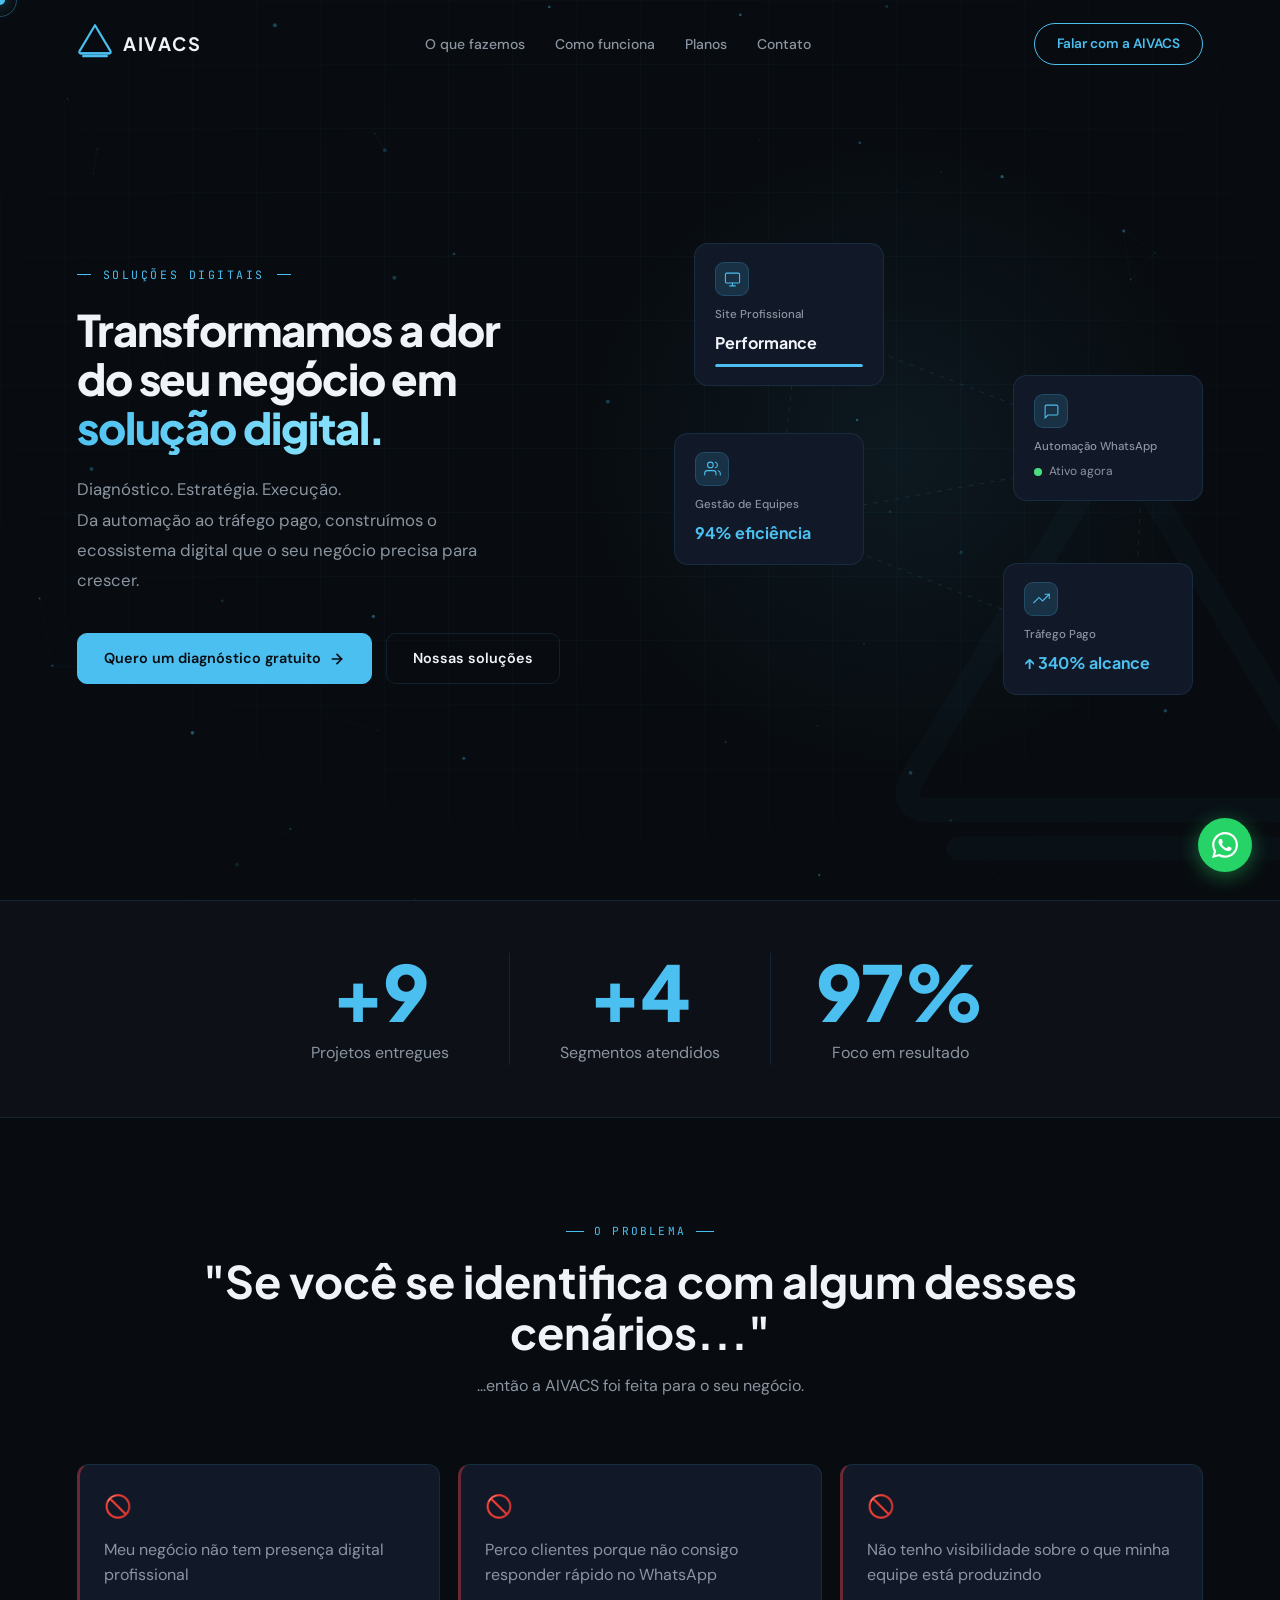
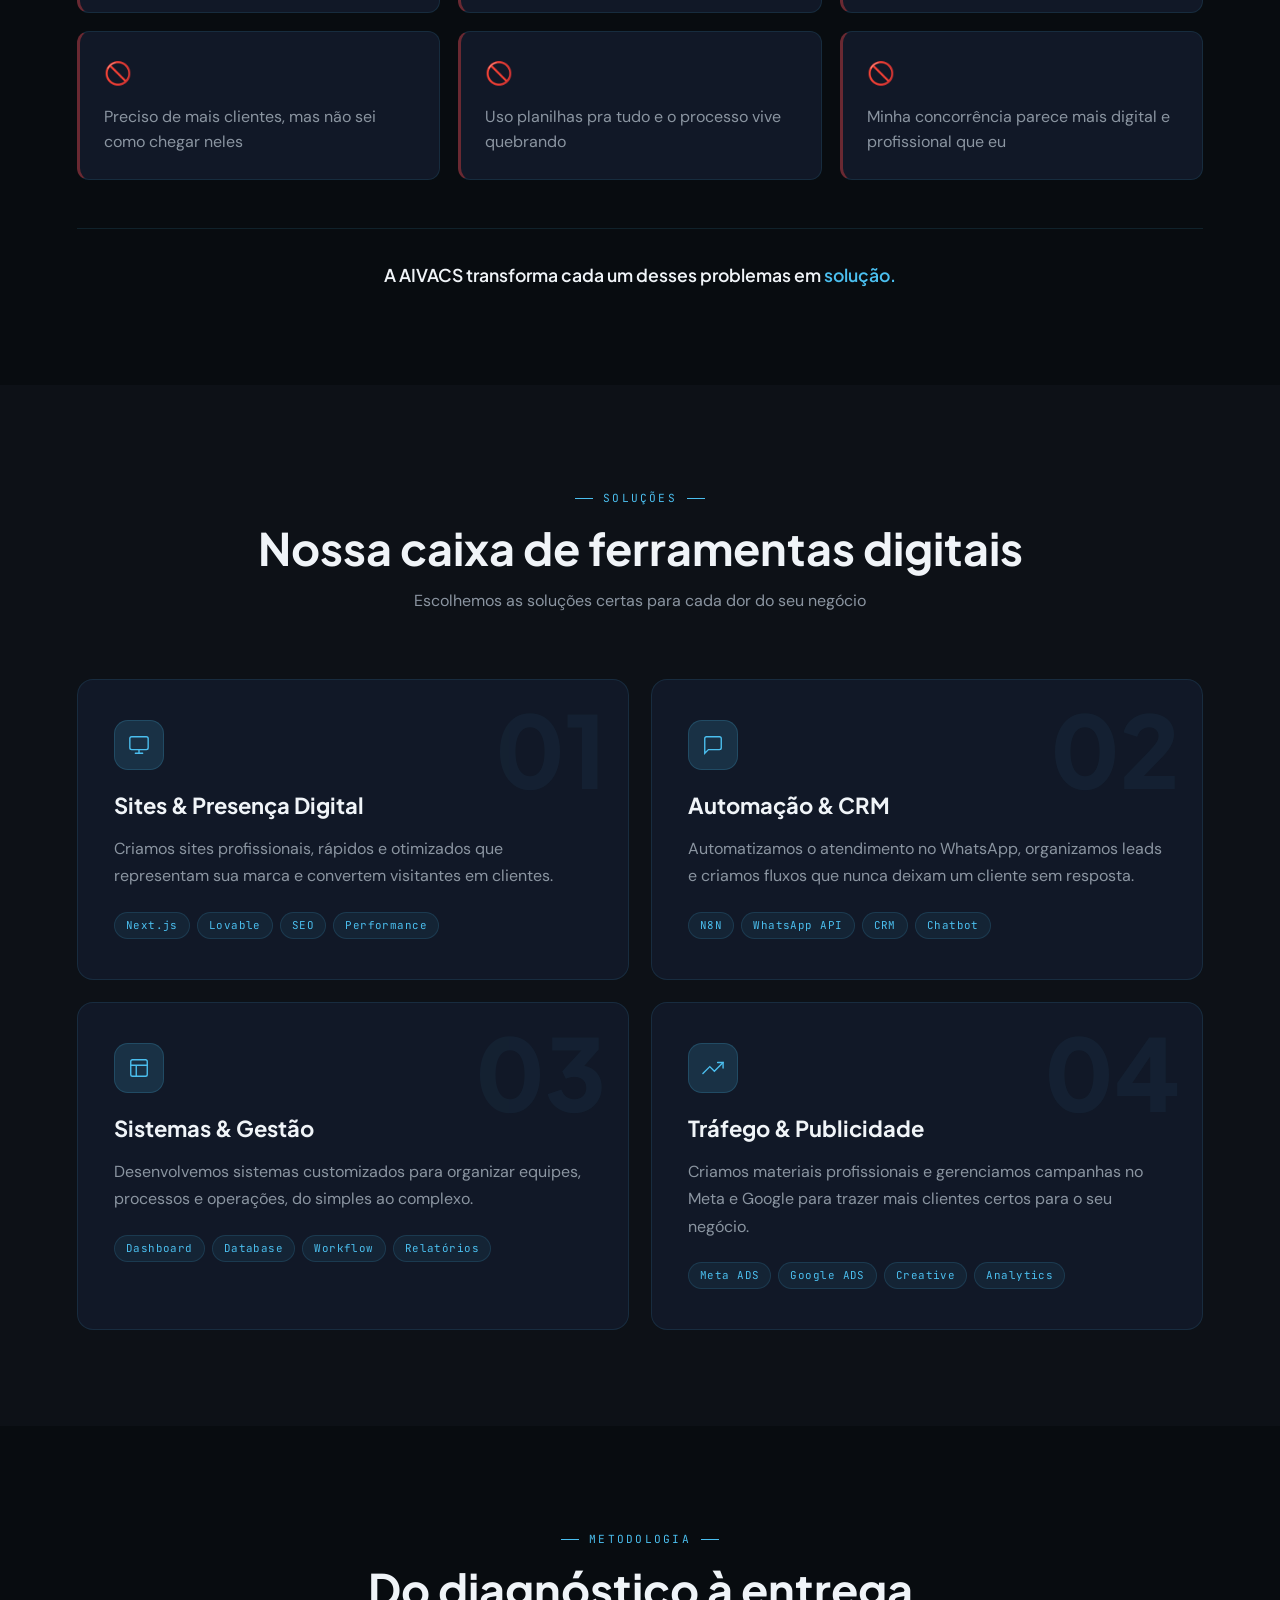
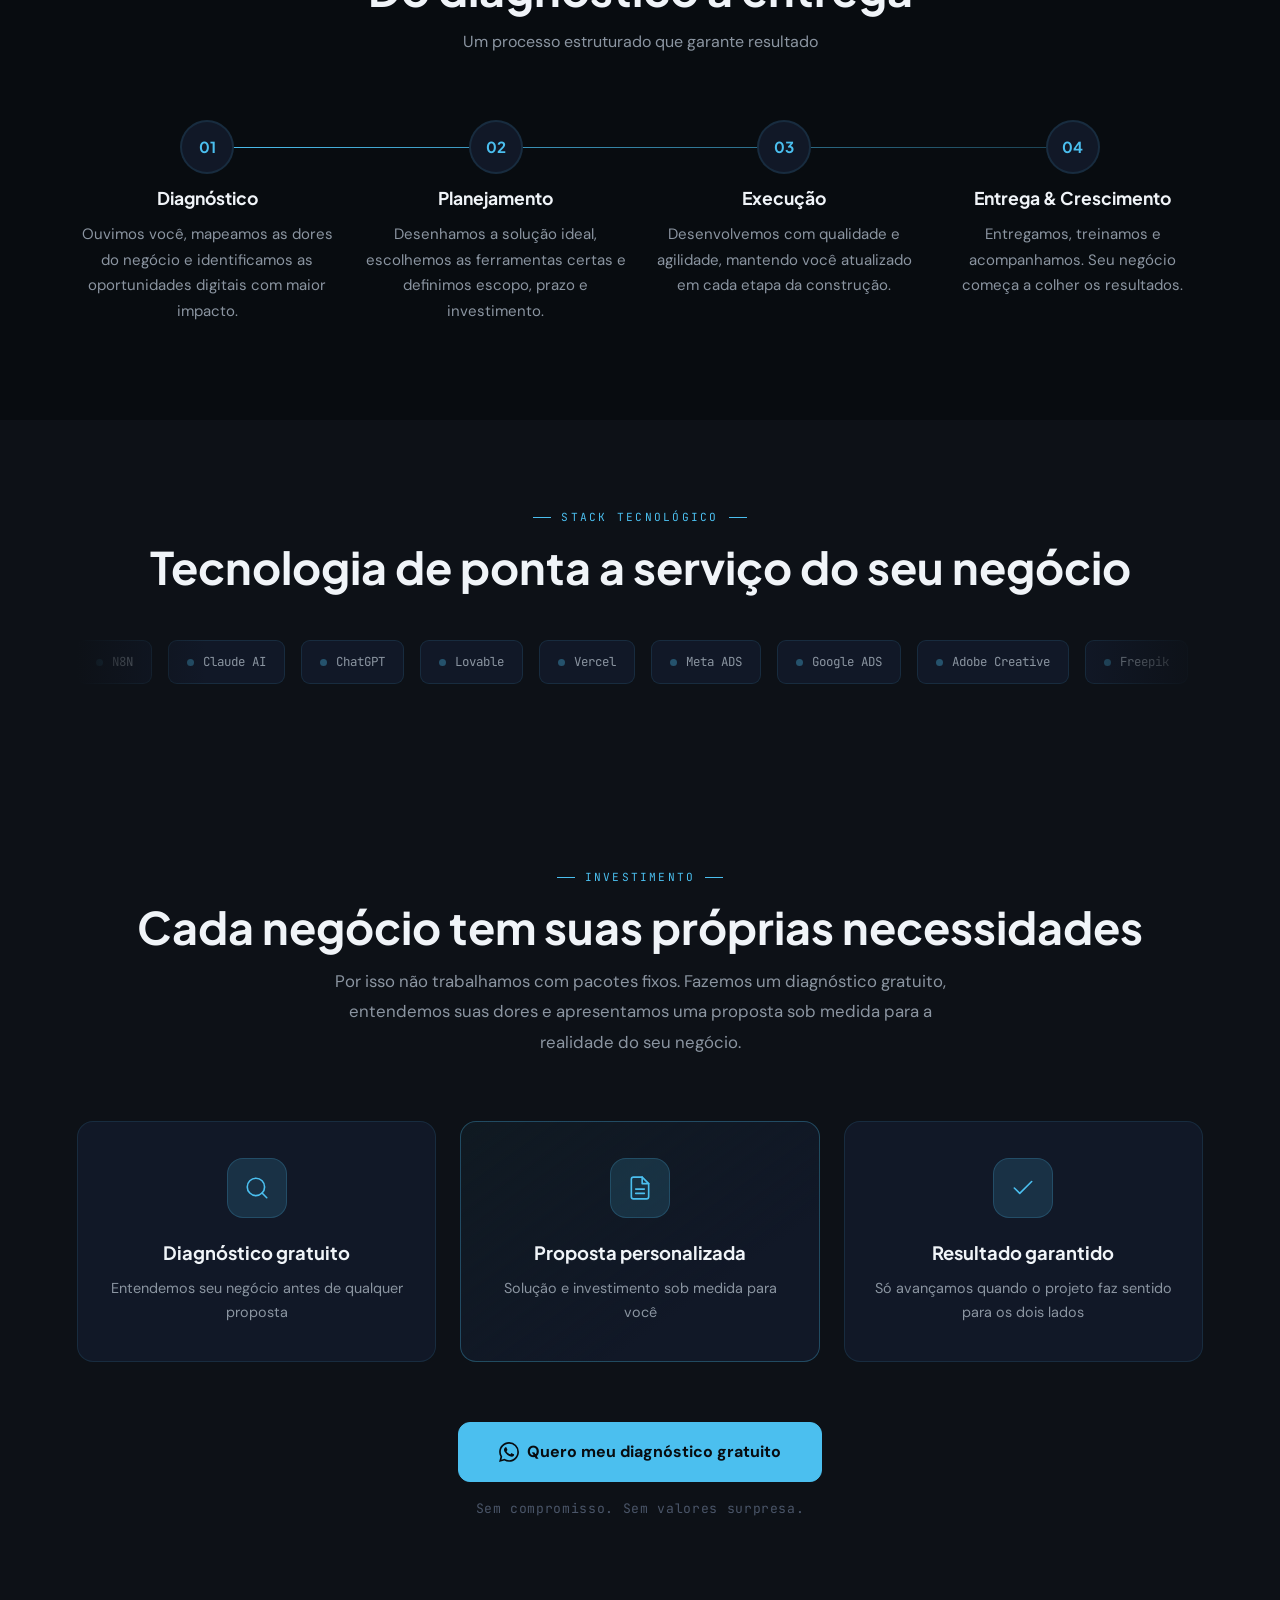
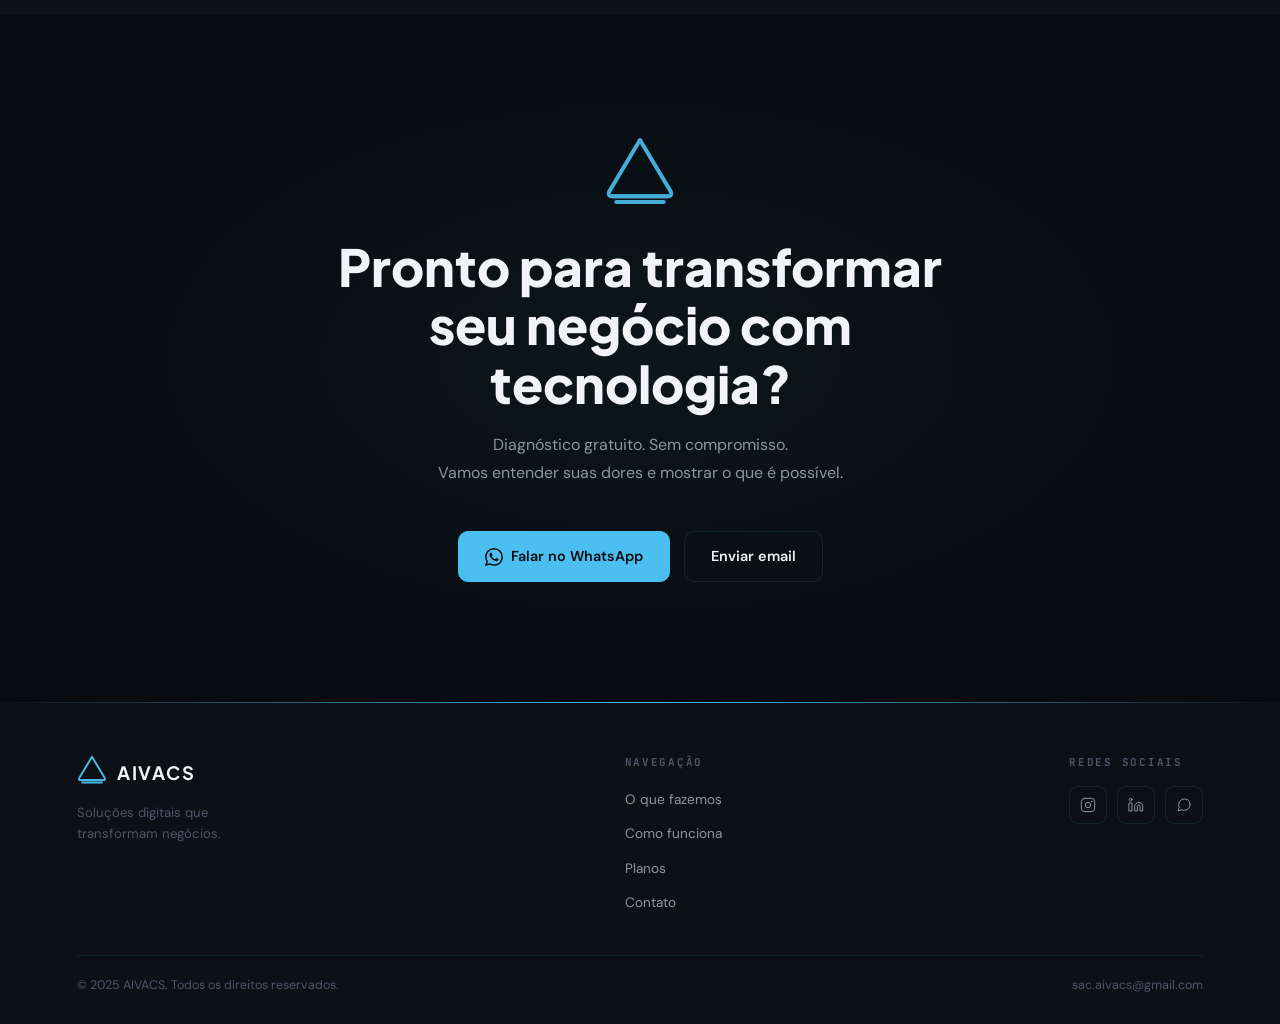
==== index.html @ 3928adcf "Lançamento do site institucional AIVACS Landing page completa com hero animado, partículas canvas, s" ====
<!DOCTYPE html>
<html lang="pt-BR">
<head>
  <meta charset="UTF-8">
  <meta name="viewport" content="width=device-width, initial-scale=1.0">
  <title>AIVACS — Soluções Digitais que Transformam Negócios</title>
  <meta name="description" content="A AIVACS cria sites, automações, sistemas e campanhas de tráfego pago para empresas que querem crescer com tecnologia. Diagnóstico gratuito.">
  <meta property="og:title" content="AIVACS — Soluções Digitais">
  <meta property="og:description" content="Transformamos as dores do seu negócio em soluções digitais.">
  <meta property="og:type" content="website">
  <link rel="preconnect" href="https://fonts.googleapis.com">
  <link rel="preconnect" href="https://fonts.gstatic.com" crossorigin>
  <link href="https://fonts.googleapis.com/css2?family=Plus+Jakarta+Sans:ital,wght@0,300;0,400;0,500;0,600;0,700;0,800&family=DM+Sans:ital,opsz,wght@0,9..40,300;0,9..40,400;0,9..40,500;0,9..40,600;1,9..40,400&family=JetBrains+Mono:wght@400;500&display=swap" rel="stylesheet">
  <link rel="stylesheet" href="styles/main.css">
  <link rel="stylesheet" href="styles/animations.css">
  <link rel="stylesheet" href="styles/components.css">
</head>
<body>

<!-- Custom Cursor (desktop only) -->
<div class="cursor" id="cursor"></div>
<div class="cursor-ring" id="cursorRing"></div>

<!-- WhatsApp Float Button -->
<a href="https://wa.me/5544999030219?text=Ol%C3%A1%2C%20vim%20pelo%20site%20da%20AIVACS%20e%20quero%20saber%20mais%20sobre%20as%20solu%C3%A7%C3%B5es%20digitais." class="whatsapp-float" target="_blank" rel="noopener" title="Falar no WhatsApp">
  <svg viewBox="0 0 24 24" xmlns="http://www.w3.org/2000/svg" fill="white">
    <path d="M17.472 14.382c-.297-.149-1.758-.867-2.03-.967-.273-.099-.471-.148-.67.15-.197.297-.767.966-.94 1.164-.173.199-.347.223-.644.075-.297-.15-1.255-.463-2.39-1.475-.883-.788-1.48-1.761-1.653-2.059-.173-.297-.018-.458.13-.606.134-.133.298-.347.446-.52.149-.174.198-.298.298-.497.099-.198.05-.371-.025-.52-.075-.149-.669-1.612-.916-2.207-.242-.579-.487-.5-.669-.51-.173-.008-.371-.01-.57-.01-.198 0-.52.074-.792.372-.272.297-1.04 1.016-1.04 2.479 0 1.462 1.065 2.875 1.213 3.074.149.198 2.096 3.2 5.077 4.487.709.306 1.262.489 1.694.625.712.227 1.36.195 1.871.118.571-.085 1.758-.719 2.006-1.413.248-.694.248-1.289.173-1.413-.074-.124-.272-.198-.57-.347m-5.421 7.403h-.004a9.87 9.87 0 01-5.031-1.378l-.361-.214-3.741.982.998-3.648-.235-.374a9.86 9.86 0 01-1.51-5.26c.001-5.45 4.436-9.884 9.888-9.884 2.64 0 5.122 1.03 6.988 2.898a9.825 9.825 0 012.893 6.994c-.003 5.45-4.437 9.884-9.885 9.884m8.413-18.297A11.815 11.815 0 0012.05 0C5.495 0 .16 5.335.157 11.892c0 2.096.547 4.142 1.588 5.945L.057 24l6.305-1.654a11.882 11.882 0 005.683 1.448h.005c6.554 0 11.89-5.335 11.893-11.893a11.821 11.821 0 00-3.48-8.413Z"/>
  </svg>
</a>

<!-- ====== NAVBAR ====== -->
<nav id="navbar">
  <a href="#hero" class="nav-logo">
    <div class="nav-logo-symbol">
      <svg viewBox="0 0 100 96" fill="none" xmlns="http://www.w3.org/2000/svg" width="36" height="36">
        <path d="M50 7 L93 79 Q95 85 89 85 L11 85 Q5 85 7 79 Z" stroke="#4BBFEF" stroke-width="6" stroke-linejoin="round" stroke-linecap="round" fill="none"/>
        <line x1="11" y1="85" x2="89" y2="85" stroke="#4BBFEF" stroke-width="6" stroke-linecap="round"/>
        <line x1="17" y1="93" x2="83" y2="93" stroke="#4BBFEF" stroke-width="6" stroke-linecap="round"/>
      </svg>
    </div>
    <span class="nav-logo-text">AIVACS</span>
  </a>

  <ul class="nav-links">
    <li><a href="#servicos">O que fazemos</a></li>
    <li><a href="#processo">Como funciona</a></li>
    <li><a href="#planos">Planos</a></li>
    <li><a href="#cta">Contato</a></li>
  </ul>

  <a href="https://wa.me/5544999030219?text=Ol%C3%A1%2C%20vim%20pelo%20site%20da%20AIVACS%20e%20quero%20saber%20mais%20sobre%20as%20solu%C3%A7%C3%B5es%20digitais." class="nav-cta" target="_blank" rel="noopener">Falar com a AIVACS</a>

  <div class="nav-hamburger" id="hamburger" aria-label="Menu" role="button" tabindex="0">
    <span></span><span></span><span></span>
  </div>
</nav>

<!-- Mobile Nav Overlay -->
<div class="mobile-nav" id="mobileNav" aria-hidden="true">
  <a href="#servicos" class="mobile-link">O que fazemos</a>
  <a href="#processo" class="mobile-link">Como funciona</a>
  <a href="#planos" class="mobile-link">Planos</a>
  <a href="#cta" class="mobile-link">Contato</a>
  <a href="https://wa.me/5544999030219?text=Ol%C3%A1%2C%20vim%20pelo%20site%20da%20AIVACS%20e%20quero%20saber%20mais%20sobre%20as%20solu%C3%A7%C3%B5es%20digitais." class="btn btn-primary" target="_blank" rel="noopener" style="margin-top:16px;">Falar no WhatsApp</a>
</div>


<!-- ====== HERO ====== -->
<section id="hero">
  <div class="hero-bg">
    <div class="hero-grid"></div>
    <div class="hero-glow"></div>
    <canvas id="particles"></canvas>
    <div class="hero-watermark" aria-hidden="true">
      <svg viewBox="0 0 100 96" fill="none" xmlns="http://www.w3.org/2000/svg">
        <path d="M50 7 L93 79 Q95 85 89 85 L11 85 Q5 85 7 79 Z" stroke="#4BBFEF" stroke-width="5" stroke-linejoin="round" fill="none"/>
        <line x1="11" y1="85" x2="89" y2="85" stroke="#4BBFEF" stroke-width="5" stroke-linecap="round"/>
        <line x1="17" y1="93" x2="83" y2="93" stroke="#4BBFEF" stroke-width="5" stroke-linecap="round"/>
      </svg>
    </div>
  </div>

  <div class="hero-content">
    <!-- Text Left -->
    <div class="hero-text">
      <div class="hero-label reveal-up">SOLUÇÕES DIGITAIS</div>
      <h1 class="hero-headline reveal-up" style="transition-delay:.12s">
        Transformamos a dor<br>
        do seu negócio em<br>
        <span class="gradient-text">solução digital.</span>
      </h1>
      <p class="hero-sub reveal-up" style="transition-delay:.24s">
        Diagnóstico. Estratégia. Execução.<br>
        Da automação ao tráfego pago, construímos o ecossistema digital que o seu negócio precisa para crescer.
      </p>
      <div class="hero-ctas reveal-up" style="transition-delay:.36s">
        <a href="https://wa.me/5544999030219?text=Ol%C3%A1%2C%20vim%20pelo%20site%20da%20AIVACS%20e%20quero%20saber%20mais%20sobre%20as%20solu%C3%A7%C3%B5es%20digitais." class="btn btn-primary" target="_blank" rel="noopener">
          Quero um diagnóstico gratuito
          <svg width="16" height="16" viewBox="0 0 24 24" fill="none" stroke="currentColor" stroke-width="2.5" stroke-linecap="round" stroke-linejoin="round"><path d="M5 12h14"/><path d="M12 5l7 7-7 7"/></svg>
        </a>
        <a href="#servicos" class="btn btn-ghost">Nossas soluções</a>
      </div>
    </div>

    <!-- Visual Right -->
    <div class="hero-visual" aria-hidden="true">
      <svg class="hero-connections" id="heroConnections" viewBox="0 0 500 520" preserveAspectRatio="none"></svg>

      <!-- Card 1: Site -->
      <div class="hero-card hero-card-1" id="hc1">
        <div class="card-icon">
          <svg viewBox="0 0 24 24" fill="none" stroke="#4BBFEF" stroke-width="1.5" stroke-linecap="round"><rect x="2" y="3" width="20" height="14" rx="2"/><path d="M8 21h8M12 17v4"/></svg>
        </div>
        <div class="card-label">Site Profissional</div>
        <div class="card-value">Performance</div>
        <div class="progress-bar"><div class="progress-fill" id="prog1"></div></div>
      </div>

      <!-- Card 2: WhatsApp -->
      <div class="hero-card hero-card-2" id="hc2">
        <div class="card-icon">
          <svg viewBox="0 0 24 24" fill="none" stroke="#4BBFEF" stroke-width="1.5" stroke-linecap="round"><path d="M21 15a2 2 0 01-2 2H7l-4 4V5a2 2 0 012-2h14a2 2 0 012 2z"/></svg>
        </div>
        <div class="card-label">Automação WhatsApp</div>
        <div class="card-status"><span class="status-dot"></span>Ativo agora</div>
      </div>

      <!-- Card 3: Gestão -->
      <div class="hero-card hero-card-3" id="hc3">
        <div class="card-icon">
          <svg viewBox="0 0 24 24" fill="none" stroke="#4BBFEF" stroke-width="1.5" stroke-linecap="round"><path d="M17 21v-2a4 4 0 00-4-4H5a4 4 0 00-4 4v2"/><circle cx="9" cy="7" r="4"/><path d="M23 21v-2a4 4 0 00-3-3.87M16 3.13a4 4 0 010 7.75"/></svg>
        </div>
        <div class="card-label">Gestão de Equipes</div>
        <div class="card-value accent">94% eficiência</div>
      </div>

      <!-- Card 4: Tráfego -->
      <div class="hero-card hero-card-4" id="hc4">
        <div class="card-icon">
          <svg viewBox="0 0 24 24" fill="none" stroke="#4BBFEF" stroke-width="1.5" stroke-linecap="round"><polyline points="23 6 13.5 15.5 8.5 10.5 1 18"/><polyline points="17 6 23 6 23 12"/></svg>
        </div>
        <div class="card-label">Tráfego Pago</div>
        <div class="card-value accent">↑ 340% alcance</div>
      </div>
    </div>
  </div>
</section>


<!-- ====== METRICS BAR ====== -->
<section id="metrics">
  <div class="metrics-grid">
    <div class="metric-item reveal-scale">
      <div class="metric-number" data-target="10" data-prefix="+">+0</div>
      <div class="metric-label">Projetos entregues</div>
    </div>
    <div class="metric-item reveal-scale" style="transition-delay:.15s">
      <div class="metric-number" data-target="5" data-prefix="+">+0</div>
      <div class="metric-label">Segmentos atendidos</div>
    </div>
    <div class="metric-item reveal-scale" style="transition-delay:.3s">
      <div class="metric-number" data-target="100" data-suffix="%">0%</div>
      <div class="metric-label">Foco em resultado</div>
    </div>
  </div>
</section>


<!-- ====== PROBLEM ====== -->
<section id="problema">
  <div class="section-header">
    <div class="section-tag">O PROBLEMA</div>
    <h2 class="section-title reveal-up">"Se você se identifica com algum desses cenários..."</h2>
    <p class="section-subtitle reveal-up" style="transition-delay:.1s">...então a AIVACS foi feita para o seu negócio.</p>
  </div>

  <div class="pain-grid stagger">
    <div class="pain-card">
      <div class="pain-icon">🚫</div>
      <p class="pain-text">Meu negócio não tem presença digital profissional</p>
    </div>
    <div class="pain-card">
      <div class="pain-icon">🚫</div>
      <p class="pain-text">Perco clientes porque não consigo responder rápido no WhatsApp</p>
    </div>
    <div class="pain-card">
      <div class="pain-icon">🚫</div>
      <p class="pain-text">Não tenho visibilidade sobre o que minha equipe está produzindo</p>
    </div>
    <div class="pain-card">
      <div class="pain-icon">🚫</div>
      <p class="pain-text">Preciso de mais clientes, mas não sei como chegar neles</p>
    </div>
    <div class="pain-card">
      <div class="pain-icon">🚫</div>
      <p class="pain-text">Uso planilhas pra tudo e o processo vive quebrando</p>
    </div>
    <div class="pain-card">
      <div class="pain-icon">🚫</div>
      <p class="pain-text">Minha concorrência parece mais digital e profissional que eu</p>
    </div>
  </div>

  <div class="pain-footer reveal-up">
    <p>A AIVACS transforma cada um desses problemas em <span class="accent-text">solução.</span></p>
  </div>
</section>


<!-- ====== SERVICES ====== -->
<section id="servicos">
  <div class="section-header">
    <div class="section-tag">SOLUÇÕES</div>
    <h2 class="section-title reveal-up">Nossa caixa de ferramentas digitais</h2>
    <p class="section-subtitle reveal-up" style="transition-delay:.1s">Escolhemos as soluções certas para cada dor do seu negócio</p>
  </div>

  <div class="services-grid stagger">
    <div class="service-card">
      <span class="service-num" aria-hidden="true">01</span>
      <div class="service-icon">
        <svg viewBox="0 0 24 24" fill="none" stroke="#4BBFEF" stroke-width="1.5" stroke-linecap="round"><rect x="2" y="3" width="20" height="14" rx="2"/><path d="M8 21h8M12 17v4"/></svg>
      </div>
      <h3 class="service-title">Sites & Presença Digital</h3>
      <p class="service-desc">Criamos sites profissionais, rápidos e otimizados que representam sua marca e convertem visitantes em clientes.</p>
      <div class="tags">
        <span class="tag">Next.js</span><span class="tag">Lovable</span><span class="tag">SEO</span><span class="tag">Performance</span>
      </div>
    </div>

    <div class="service-card">
      <span class="service-num" aria-hidden="true">02</span>
      <div class="service-icon">
        <svg viewBox="0 0 24 24" fill="none" stroke="#4BBFEF" stroke-width="1.5" stroke-linecap="round"><path d="M21 15a2 2 0 01-2 2H7l-4 4V5a2 2 0 012-2h14a2 2 0 012 2z"/></svg>
      </div>
      <h3 class="service-title">Automação & CRM</h3>
      <p class="service-desc">Automatizamos o atendimento no WhatsApp, organizamos leads e criamos fluxos que nunca deixam um cliente sem resposta.</p>
      <div class="tags">
        <span class="tag">N8N</span><span class="tag">WhatsApp API</span><span class="tag">CRM</span><span class="tag">Chatbot</span>
      </div>
    </div>

    <div class="service-card">
      <span class="service-num" aria-hidden="true">03</span>
      <div class="service-icon">
        <svg viewBox="0 0 24 24" fill="none" stroke="#4BBFEF" stroke-width="1.5" stroke-linecap="round"><rect x="3" y="3" width="18" height="18" rx="2"/><path d="M3 9h18M9 21V9"/></svg>
      </div>
      <h3 class="service-title">Sistemas & Gestão</h3>
      <p class="service-desc">Desenvolvemos sistemas customizados para organizar equipes, processos e operações, do simples ao complexo.</p>
      <div class="tags">
        <span class="tag">Dashboard</span><span class="tag">Database</span><span class="tag">Workflow</span><span class="tag">Relatórios</span>
      </div>
    </div>

    <div class="service-card">
      <span class="service-num" aria-hidden="true">04</span>
      <div class="service-icon">
        <svg viewBox="0 0 24 24" fill="none" stroke="#4BBFEF" stroke-width="1.5" stroke-linecap="round"><polyline points="23 6 13.5 15.5 8.5 10.5 1 18"/><polyline points="17 6 23 6 23 12"/></svg>
      </div>
      <h3 class="service-title">Tráfego & Publicidade</h3>
      <p class="service-desc">Criamos materiais profissionais e gerenciamos campanhas no Meta e Google para trazer mais clientes certos para o seu negócio.</p>
      <div class="tags">
        <span class="tag">Meta ADS</span><span class="tag">Google ADS</span><span class="tag">Creative</span><span class="tag">Analytics</span>
      </div>
    </div>
  </div>
</section>


<!-- ====== PROCESS ====== -->
<section id="processo">
  <div class="section-header">
    <div class="section-tag">METODOLOGIA</div>
    <h2 class="section-title reveal-up">Do diagnóstico à entrega</h2>
    <p class="section-subtitle reveal-up" style="transition-delay:.1s">Um processo estruturado que garante resultado</p>
  </div>

  <div class="steps-container" id="stepsContainer">
    <div class="steps-line" aria-hidden="true"><div class="steps-line-fill" id="stepsLineFill"></div></div>

    <div class="step reveal-up">
      <div class="step-circle">01</div>
      <h3 class="step-title">Diagnóstico</h3>
      <p class="step-text">Ouvimos você, mapeamos as dores do negócio e identificamos as oportunidades digitais com maior impacto.</p>
    </div>
    <div class="step reveal-up" style="transition-delay:.15s">
      <div class="step-circle">02</div>
      <h3 class="step-title">Planejamento</h3>
      <p class="step-text">Desenhamos a solução ideal, escolhemos as ferramentas certas e definimos escopo, prazo e investimento.</p>
    </div>
    <div class="step reveal-up" style="transition-delay:.3s">
      <div class="step-circle">03</div>
      <h3 class="step-title">Execução</h3>
      <p class="step-text">Desenvolvemos com qualidade e agilidade, mantendo você atualizado em cada etapa da construção.</p>
    </div>
    <div class="step reveal-up" style="transition-delay:.45s">
      <div class="step-circle">04</div>
      <h3 class="step-title">Entrega & Crescimento</h3>
      <p class="step-text">Entregamos, treinamos e acompanhamos. Seu negócio começa a colher os resultados.</p>
    </div>
  </div>
</section>


<!-- ====== TOOLS MARQUEE ====== -->
<section id="ferramentas">
  <div class="section-header" style="margin-bottom:48px">
    <div class="section-tag">STACK TECNOLÓGICO</div>
    <h2 class="section-title reveal-up">Tecnologia de ponta a serviço do seu negócio</h2>
  </div>

  <div class="marquee-wrapper" aria-hidden="true">
    <div class="marquee-track">
      <div class="tool-item"><div class="tool-dot"></div><span>N8N</span></div>
      <div class="tool-item"><div class="tool-dot"></div><span>Claude AI</span></div>
      <div class="tool-item"><div class="tool-dot"></div><span>ChatGPT</span></div>
      <div class="tool-item"><div class="tool-dot"></div><span>Lovable</span></div>
      <div class="tool-item"><div class="tool-dot"></div><span>Vercel</span></div>
      <div class="tool-item"><div class="tool-dot"></div><span>Meta ADS</span></div>
      <div class="tool-item"><div class="tool-dot"></div><span>Google ADS</span></div>
      <div class="tool-item"><div class="tool-dot"></div><span>Adobe Creative</span></div>
      <div class="tool-item"><div class="tool-dot"></div><span>Freepik</span></div>
      <div class="tool-item"><div class="tool-dot"></div><span>Magnific AI</span></div>
      <div class="tool-item"><div class="tool-dot"></div><span>GitHub</span></div>
      <div class="tool-item"><div class="tool-dot"></div><span>Supabase</span></div>
      <!-- clone for infinite loop -->
      <div class="tool-item"><div class="tool-dot"></div><span>N8N</span></div>
      <div class="tool-item"><div class="tool-dot"></div><span>Claude AI</span></div>
      <div class="tool-item"><div class="tool-dot"></div><span>ChatGPT</span></div>
      <div class="tool-item"><div class="tool-dot"></div><span>Lovable</span></div>
      <div class="tool-item"><div class="tool-dot"></div><span>Vercel</span></div>
      <div class="tool-item"><div class="tool-dot"></div><span>Meta ADS</span></div>
      <div class="tool-item"><div class="tool-dot"></div><span>Google ADS</span></div>
      <div class="tool-item"><div class="tool-dot"></div><span>Adobe Creative</span></div>
      <div class="tool-item"><div class="tool-dot"></div><span>Freepik</span></div>
      <div class="tool-item"><div class="tool-dot"></div><span>Magnific AI</span></div>
      <div class="tool-item"><div class="tool-dot"></div><span>GitHub</span></div>
      <div class="tool-item"><div class="tool-dot"></div><span>Supabase</span></div>
    </div>
  </div>
</section>




<!-- ====== INVESTIMENTO ====== -->
<section id="planos">
  <div class="section-header">
    <div class="section-tag">INVESTIMENTO</div>
    <h2 class="section-title reveal-up">Cada negócio tem suas próprias necessidades</h2>
    <p class="section-subtitle invest-subtitle reveal-up" style="transition-delay:.1s">
      Por isso não trabalhamos com pacotes fixos. Fazemos um diagnóstico gratuito, entendemos suas dores e apresentamos uma proposta sob medida para a realidade do seu negócio.
    </p>
  </div>

  <div class="invest-pillars stagger">

    <div class="invest-pillar">
      <div class="invest-icon">
        <svg viewBox="0 0 24 24" fill="none" stroke="#4BBFEF" stroke-width="1.5" stroke-linecap="round" stroke-linejoin="round" width="26" height="26">
          <circle cx="11" cy="11" r="8"/><path d="M21 21l-4.35-4.35"/>
        </svg>
      </div>
      <h3 class="invest-title">Diagnóstico gratuito</h3>
      <p class="invest-desc">Entendemos seu negócio antes de qualquer proposta</p>
    </div>

    <div class="invest-pillar invest-pillar-featured">
      <div class="invest-icon">
        <svg viewBox="0 0 24 24" fill="none" stroke="#4BBFEF" stroke-width="1.5" stroke-linecap="round" stroke-linejoin="round" width="26" height="26">
          <path d="M14 2H6a2 2 0 00-2 2v16a2 2 0 002 2h12a2 2 0 002-2V8z"/><polyline points="14 2 14 8 20 8"/><line x1="16" y1="13" x2="8" y2="13"/><line x1="16" y1="17" x2="8" y2="17"/>
        </svg>
      </div>
      <h3 class="invest-title">Proposta personalizada</h3>
      <p class="invest-desc">Solução e investimento sob medida para você</p>
    </div>

    <div class="invest-pillar">
      <div class="invest-icon">
        <svg viewBox="0 0 24 24" fill="none" stroke="#4BBFEF" stroke-width="1.5" stroke-linecap="round" stroke-linejoin="round" width="26" height="26">
          <polyline points="20 6 9 17 4 12"/>
        </svg>
      </div>
      <h3 class="invest-title">Resultado garantido</h3>
      <p class="invest-desc">Só avançamos quando o projeto faz sentido para os dois lados</p>
    </div>

  </div>

  <div class="invest-cta reveal-up">
    <a href="https://wa.me/5544999030219?text=Ol%C3%A1%2C%20vim%20pelo%20site%20da%20AIVACS%20e%20quero%20saber%20mais%20sobre%20as%20solu%C3%A7%C3%B5es%20digitais." class="btn btn-primary btn-large" target="_blank" rel="noopener">
      <svg width="20" height="20" viewBox="0 0 24 24" fill="currentColor"><path d="M17.472 14.382c-.297-.149-1.758-.867-2.03-.967-.273-.099-.471-.148-.67.15-.197.297-.767.966-.94 1.164-.173.199-.347.223-.644.075-.297-.15-1.255-.463-2.39-1.475-.883-.788-1.48-1.761-1.653-2.059-.173-.297-.018-.458.13-.606.134-.133.298-.347.446-.52.149-.174.198-.298.298-.497.099-.198.05-.371-.025-.52-.075-.149-.669-1.612-.916-2.207-.242-.579-.487-.5-.669-.51-.173-.008-.371-.01-.57-.01-.198 0-.52.074-.792.372-.272.297-1.04 1.016-1.04 2.479 0 1.462 1.065 2.875 1.213 3.074.149.198 2.096 3.2 5.077 4.487.709.306 1.262.489 1.694.625.712.227 1.36.195 1.871.118.571-.085 1.758-.719 2.006-1.413.248-.694.248-1.289.173-1.413-.074-.124-.272-.198-.57-.347m-5.421 7.403h-.004a9.87 9.87 0 01-5.031-1.378l-.361-.214-3.741.982.998-3.648-.235-.374a9.86 9.86 0 01-1.51-5.26c.001-5.45 4.436-9.884 9.888-9.884 2.64 0 5.122 1.03 6.988 2.898a9.825 9.825 0 012.893 6.994c-.003 5.45-4.437 9.884-9.885 9.884m8.413-18.297A11.815 11.815 0 0012.05 0C5.495 0 .16 5.335.157 11.892c0 2.096.547 4.142 1.588 5.945L.057 24l6.305-1.654a11.882 11.882 0 005.683 1.448h.005c6.554 0 11.89-5.335 11.893-11.893a11.821 11.821 0 00-3.48-8.413Z"/></svg>
      Quero meu diagnóstico gratuito
    </a>
    <p class="invest-note">Sem compromisso. Sem valores surpresa.</p>
  </div>
</section>


<!-- ====== CTA FINAL ====== -->
<section id="cta">
  <div class="cta-bg" aria-hidden="true"></div>
  <div class="cta-inner">
    <div class="cta-symbol" aria-hidden="true">
      <svg viewBox="0 0 100 96" fill="none" xmlns="http://www.w3.org/2000/svg">
        <path d="M50 7 L93 79 Q95 85 89 85 L11 85 Q5 85 7 79 Z" stroke="#4BBFEF" stroke-width="5.5" stroke-linejoin="round" stroke-linecap="round" fill="none"/>
        <line x1="11" y1="85" x2="89" y2="85" stroke="#4BBFEF" stroke-width="5.5" stroke-linecap="round"/>
        <line x1="17" y1="93" x2="83" y2="93" stroke="#4BBFEF" stroke-width="5.5" stroke-linecap="round"/>
      </svg>
    </div>
    <h2 class="cta-title reveal-up">
      Pronto para transformar<br>seu negócio com tecnologia?
    </h2>
    <p class="cta-sub reveal-up" style="transition-delay:.1s">
      Diagnóstico gratuito. Sem compromisso.<br>
      Vamos entender suas dores e mostrar o que é possível.
    </p>
    <div class="cta-buttons reveal-up" style="transition-delay:.2s">
      <a href="https://wa.me/5544999030219?text=Ol%C3%A1%2C%20vim%20pelo%20site%20da%20AIVACS%20e%20quero%20saber%20mais%20sobre%20as%20solu%C3%A7%C3%B5es%20digitais." class="btn btn-primary" target="_blank" rel="noopener">
        <svg width="18" height="18" viewBox="0 0 24 24" fill="currentColor"><path d="M17.472 14.382c-.297-.149-1.758-.867-2.03-.967-.273-.099-.471-.148-.67.15-.197.297-.767.966-.94 1.164-.173.199-.347.223-.644.075-.297-.15-1.255-.463-2.39-1.475-.883-.788-1.48-1.761-1.653-2.059-.173-.297-.018-.458.13-.606.134-.133.298-.347.446-.52.149-.174.198-.298.298-.497.099-.198.05-.371-.025-.52-.075-.149-.669-1.612-.916-2.207-.242-.579-.487-.5-.669-.51-.173-.008-.371-.01-.57-.01-.198 0-.52.074-.792.372-.272.297-1.04 1.016-1.04 2.479 0 1.462 1.065 2.875 1.213 3.074.149.198 2.096 3.2 5.077 4.487.709.306 1.262.489 1.694.625.712.227 1.36.195 1.871.118.571-.085 1.758-.719 2.006-1.413.248-.694.248-1.289.173-1.413-.074-.124-.272-.198-.57-.347m-5.421 7.403h-.004a9.87 9.87 0 01-5.031-1.378l-.361-.214-3.741.982.998-3.648-.235-.374a9.86 9.86 0 01-1.51-5.26c.001-5.45 4.436-9.884 9.888-9.884 2.64 0 5.122 1.03 6.988 2.898a9.825 9.825 0 012.893 6.994c-.003 5.45-4.437 9.884-9.885 9.884m8.413-18.297A11.815 11.815 0 0012.05 0C5.495 0 .16 5.335.157 11.892c0 2.096.547 4.142 1.588 5.945L.057 24l6.305-1.654a11.882 11.882 0 005.683 1.448h.005c6.554 0 11.89-5.335 11.893-11.893a11.821 11.821 0 00-3.48-8.413Z"/></svg>
        Falar no WhatsApp
      </a>
      <a href="mailto:sac.aivacs@gmail.com?subject=Contato%20via%20site%20AIVACS" class="btn btn-ghost">Enviar email</a>
    </div>
  </div>
</section>


<!-- ====== FOOTER ====== -->
<footer id="contato">
  <div class="footer-top-line" aria-hidden="true"></div>
  <div class="footer-inner">
    <div class="footer-brand">
      <a href="#hero" class="nav-logo">
        <div class="nav-logo-symbol">
          <svg viewBox="0 0 100 96" fill="none" xmlns="http://www.w3.org/2000/svg" width="30" height="30">
            <path d="M50 7 L93 79 Q95 85 89 85 L11 85 Q5 85 7 79 Z" stroke="#4BBFEF" stroke-width="6" stroke-linejoin="round" stroke-linecap="round" fill="none"/>
            <line x1="11" y1="85" x2="89" y2="85" stroke="#4BBFEF" stroke-width="6" stroke-linecap="round"/>
            <line x1="17" y1="93" x2="83" y2="93" stroke="#4BBFEF" stroke-width="6" stroke-linecap="round"/>
          </svg>
        </div>
        <span class="nav-logo-text">AIVACS</span>
      </a>
      <p class="footer-tagline">Soluções digitais que transformam negócios.</p>
    </div>

    <div class="footer-links">
      <h4 class="footer-heading">Navegação</h4>
      <ul>
        <li><a href="#servicos">O que fazemos</a></li>
        <li><a href="#processo">Como funciona</a></li>
        <li><a href="#planos">Planos</a></li>
        <li><a href="#cta">Contato</a></li>
      </ul>
    </div>

    <div class="footer-social-col">
      <h4 class="footer-heading">Redes Sociais</h4>
      <div class="social-icons">
        <a href="#" class="social-icon" title="Instagram" aria-label="Instagram">
          <svg viewBox="0 0 24 24" fill="none" stroke-width="1.5" stroke-linecap="round" stroke-linejoin="round"><rect x="2" y="2" width="20" height="20" rx="5"/><circle cx="12" cy="12" r="4"/><circle cx="17.5" cy="6.5" r="0.5" fill="currentColor"/></svg>
        </a>
        <a href="#" class="social-icon" title="LinkedIn" aria-label="LinkedIn">
          <svg viewBox="0 0 24 24" fill="none" stroke-width="1.5" stroke-linecap="round" stroke-linejoin="round"><path d="M16 8a6 6 0 016 6v7h-4v-7a2 2 0 00-2-2 2 2 0 00-2 2v7h-4v-7a6 6 0 016-6z"/><rect x="2" y="9" width="4" height="12"/><circle cx="4" cy="4" r="2"/></svg>
        </a>
        <a href="https://wa.me/5544999030219?text=Ol%C3%A1%2C%20vim%20pelo%20site%20da%20AIVACS%20e%20quero%20saber%20mais%20sobre%20as%20solu%C3%A7%C3%B5es%20digitais." class="social-icon" title="WhatsApp" aria-label="WhatsApp" target="_blank" rel="noopener">
          <svg viewBox="0 0 24 24" fill="none" stroke-width="1.5" stroke-linecap="round" stroke-linejoin="round"><path d="M21 11.5a8.38 8.38 0 01-.9 3.8 8.5 8.5 0 01-7.6 4.7 8.38 8.38 0 01-3.8-.9L3 21l1.9-5.7a8.38 8.38 0 01-.9-3.8 8.5 8.5 0 014.7-7.6 8.38 8.38 0 013.8-.9h.5a8.48 8.48 0 018 8v.5z"/></svg>
        </a>
      </div>
    </div>
  </div>

  <div class="footer-bottom">
    <p class="footer-copy">© 2025 AIVACS. Todos os direitos reservados.</p>
    <p class="footer-copy">sac.aivacs@gmail.com</p>
  </div>
</footer>

<script src="scripts/particles.js" defer></script>
<script src="scripts/animations.js" defer></script>
<script src="scripts/main.js" defer></script>
</body>
</html>
---- styles/main.css ----
/* ===================================================
   AIVACS — main.css
   Reset, variables, base, layout, navbar, footer
   =================================================== */

*, *::before, *::after { box-sizing: border-box; margin: 0; padding: 0; }

html { scroll-behavior: smooth; font-size: 16px; }

:root {
  --bg-primary:    #080C10;
  --bg-secondary:  #0D1117;
  --bg-card:       #111827;
  --bg-glass:      rgba(255,255,255,0.04);
  --accent:        #4BBFEF;
  --accent-glow:   rgba(75,191,239,0.15);
  --accent-dim:    #2A8BBF;
  --text-primary:  #F0F4F8;
  --text-secondary:#8B95A1;
  --text-muted:    #4A5568;
  --border:        rgba(75,191,239,0.12);
  --border-hover:  rgba(75,191,239,0.30);
  --font-display:  'Plus Jakarta Sans', sans-serif;
  --font-body:     'DM Sans', sans-serif;
  --font-mono:     'JetBrains Mono', monospace;
  --radius-card:   16px;
  --transition:    0.3s ease;
}

body {
  font-family: var(--font-body);
  background: var(--bg-primary);
  color: var(--text-primary);
  overflow-x: hidden;
  cursor: none;
  line-height: 1.6;
}

img { max-width: 100%; display: block; }
a  { color: inherit; }

/* Scrollbar */
::-webkit-scrollbar { width: 4px; }
::-webkit-scrollbar-track { background: var(--bg-primary); }
::-webkit-scrollbar-thumb { background: var(--accent-dim); border-radius: 2px; }

/* ---- Custom Cursor ---- */
.cursor {
  width: 10px; height: 10px;
  border-radius: 50%;
  background: var(--accent);
  position: fixed;
  pointer-events: none;
  z-index: 9999;
  transform: translate(-50%, -50%);
  box-shadow: 0 0 16px rgba(75,191,239,0.7);
  transition: transform var(--transition), background var(--transition);
  will-change: left, top;
}
.cursor-ring {
  width: 34px; height: 34px;
  border-radius: 50%;
  border: 1px solid rgba(75,191,239,0.35);
  position: fixed;
  pointer-events: none;
  z-index: 9998;
  transform: translate(-50%, -50%);
  will-change: left, top;
}
.cursor.hover { transform: translate(-50%, -50%) scale(2.2); background: rgba(75,191,239,0.6); }
.cursor-ring.hover { border-color: rgba(75,191,239,0.6); transform: translate(-50%, -50%) scale(1.4); }

/* ---- WhatsApp float ---- */
.whatsapp-float {
  position: fixed;
  bottom: 28px; right: 28px;
  width: 54px; height: 54px;
  background: #25D366;
  border-radius: 50%;
  display: flex; align-items: center; justify-content: center;
  z-index: 800;
  box-shadow: 0 4px 20px rgba(37,211,102,0.45);
  transition: transform var(--transition), box-shadow var(--transition);
}
.whatsapp-float:hover { transform: scale(1.12); box-shadow: 0 6px 28px rgba(37,211,102,0.65); }
.whatsapp-float svg { width: 26px; height: 26px; }

/* ---- Navbar ---- */
nav {
  position: fixed; top: 0; left: 0; right: 0;
  z-index: 1000;
  display: flex; align-items: center; justify-content: space-between;
  padding: 22px 6%;
  transition: background var(--transition), padding var(--transition), border-color var(--transition);
}
nav.scrolled {
  background: rgba(8,12,16,0.88);
  backdrop-filter: blur(20px);
  -webkit-backdrop-filter: blur(20px);
  border-bottom: 1px solid var(--border);
  padding: 14px 6%;
}

.nav-logo {
  display: flex; align-items: center; gap: 10px;
  text-decoration: none;
}
.nav-logo-text {
  font-family: var(--font-display);
  font-weight: 700; font-size: 1.15rem;
  color: var(--text-primary);
  letter-spacing: 0.1em;
}

.nav-links {
  display: flex; align-items: center; gap: 30px;
  list-style: none;
}
.nav-links a {
  text-decoration: none;
  color: var(--text-secondary);
  font-size: 0.875rem; font-weight: 500;
  position: relative;
  transition: color var(--transition);
}
.nav-links a::after {
  content: '';
  position: absolute; bottom: -3px; left: 50%; right: 50%;
  height: 1px; background: var(--accent);
  transition: left var(--transition), right var(--transition);
}
.nav-links a:hover { color: var(--text-primary); }
.nav-links a:hover::after { left: 0; right: 0; }

.nav-cta {
  padding: 9px 22px;
  border: 1px solid var(--accent);
  border-radius: 999px;
  color: var(--accent);
  text-decoration: none;
  font-size: 0.85rem; font-weight: 600;
  transition: background var(--transition), color var(--transition);
  white-space: nowrap;
}
.nav-cta:hover { background: var(--accent); color: var(--bg-primary); }

.nav-hamburger {
  display: none; flex-direction: column; gap: 5px;
  cursor: pointer; padding: 4px; background: none; border: none;
}
.nav-hamburger span {
  display: block; width: 24px; height: 2px;
  background: var(--text-primary); border-radius: 2px;
  transition: all var(--transition);
}
.nav-hamburger.open span:nth-child(1) { transform: translateY(7px) rotate(45deg); }
.nav-hamburger.open span:nth-child(2) { opacity: 0; transform: scaleX(0); }
.nav-hamburger.open span:nth-child(3) { transform: translateY(-7px) rotate(-45deg); }

/* Mobile nav overlay */
.mobile-nav {
  display: none;
  position: fixed; inset: 0;
  background: rgba(8,12,16,0.97);
  backdrop-filter: blur(20px);
  z-index: 999;
  flex-direction: column; align-items: center; justify-content: center; gap: 28px;
}
.mobile-nav.open { display: flex; }
.mobile-nav a {
  font-family: var(--font-display);
  font-size: 1.75rem; font-weight: 700;
  color: var(--text-primary); text-decoration: none;
  transition: color var(--transition);
}
.mobile-nav a:hover { color: var(--accent); }

/* ---- Section base ---- */
section { padding: 96px 6%; position: relative; overflow: hidden; }

.section-tag {
  font-family: var(--font-mono);
  font-size: 0.7rem; letter-spacing: 0.2em; color: var(--accent);
  display: inline-flex; align-items: center; gap: 10px;
  margin-bottom: 14px;
}
.section-tag::before, .section-tag::after {
  content: ''; display: block; width: 18px; height: 1px; background: var(--accent);
}
.section-title {
  font-family: var(--font-display);
  font-size: clamp(1.75rem, 3.8vw, 2.8rem);
  font-weight: 700; line-height: 1.15; margin-bottom: 14px;
}
.section-subtitle {
  font-size: 1rem; color: var(--text-secondary);
  max-width: 520px; line-height: 1.75;
}
.section-header { text-align: center; margin-bottom: 64px; }
.section-header .section-tag { justify-content: center; }
.section-header .section-subtitle { margin: 0 auto; }

/* ---- Buttons ---- */
.btn {
  display: inline-flex; align-items: center; justify-content: center; gap: 8px;
  padding: 13px 26px; border-radius: 10px;
  font-family: var(--font-body); font-weight: 600; font-size: 0.9rem;
  text-decoration: none; transition: all var(--transition);
  cursor: none; border: 1px solid transparent; white-space: nowrap;
}
.btn:active { transform: scale(0.97); }

.btn-primary { background: var(--accent); color: var(--bg-primary); border-color: var(--accent); }
.btn-primary:hover {
  background: #6CCFF5; border-color: #6CCFF5;
  box-shadow: 0 0 28px rgba(75,191,239,0.35);
  transform: translateY(-2px);
}
.btn-ghost { background: transparent; color: var(--text-primary); border-color: var(--border); }
.btn-ghost:hover { border-color: var(--border-hover); color: var(--accent); }
.btn-full { width: 100%; }

/* ---- Utility ---- */
.gradient-text {
  background: linear-gradient(120deg, var(--accent) 0%, #93E8FF 100%);
  -webkit-background-clip: text;
  -webkit-text-fill-color: transparent;
  background-clip: text;
}
.accent-text { color: var(--accent); }

/* ===== HERO ===== */
#hero {
  min-height: 100vh; display: flex; align-items: center;
  padding-top: 110px; padding-bottom: 60px;
}
.hero-bg { position: absolute; inset: 0; pointer-events: none; overflow: hidden; }

.hero-grid {
  position: absolute; inset: 0;
  background-image:
    linear-gradient(rgba(75,191,239,0.035) 1px, transparent 1px),
    linear-gradient(90deg, rgba(75,191,239,0.035) 1px, transparent 1px);
  background-size: 64px 64px;
  mask-image: radial-gradient(ellipse 90% 90% at 50% 40%, black 30%, transparent 80%);
}
.hero-glow {
  position: absolute; top: 15%; right: 5%;
  width: 640px; height: 640px;
  background: radial-gradient(ellipse, rgba(75,191,239,0.07) 0%, transparent 70%);
}
.hero-watermark {
  position: absolute; bottom: 2%; right: -6%;
  width: 480px; height: 480px; opacity: 0.025;
}
#particles { position: absolute; inset: 0; width: 100%; height: 100%; }

.hero-content {
  position: relative; z-index: 2;
  display: grid; grid-template-columns: 1fr 1fr;
  gap: 48px; align-items: center;
  width: 100%; max-width: 1300px; margin: 0 auto;
}

.hero-label {
  font-family: var(--font-mono); font-size: 0.72rem;
  color: var(--accent); letter-spacing: 0.22em;
  display: flex; align-items: center; gap: 12px;
  margin-bottom: 22px;
}
.hero-label::before, .hero-label::after {
  content: ''; display: block; width: 14px; height: 1px; background: var(--accent);
}

.hero-headline {
  font-family: var(--font-display);
  font-size: clamp(34px, 3.4vw, 52px);
  font-weight: 800; line-height: 1.12;
  letter-spacing: -0.025em; margin-bottom: 22px;
}

.hero-sub {
  font-size: 1.05rem; color: var(--text-secondary);
  line-height: 1.8; margin-bottom: 38px; max-width: 460px;
}

.hero-ctas { display: flex; gap: 14px; flex-wrap: wrap; }

/* Hero visual cards */
.hero-visual {
  position: relative; height: 500px;
}
.hero-connections {
  position: absolute; inset: 0; pointer-events: none; z-index: 0;
}

.hero-card {
  position: absolute;
  background: var(--bg-card);
  border: 1px solid var(--border);
  border-radius: 14px; padding: 18px 20px;
  min-width: 190px; z-index: 1;
  opacity: 0; transform: translateY(20px);
  transition: opacity 0.6s ease, transform 0.6s ease, border-color var(--transition), box-shadow var(--transition);
  animation: float 0s linear; /* set by JS */
}
.hero-card.visible { opacity: 1; transform: translateY(0); }
.hero-card:hover { border-color: var(--border-hover); box-shadow: 0 8px 30px rgba(75,191,239,0.08); }

.hero-card-1 { top: 18px; left: 30px; }
.hero-card-2 { top: 150px; right: 0; }
.hero-card-3 { bottom: 160px; left: 10px; }
.hero-card-4 { bottom: 30px; right: 10px; }

@keyframes float-a { 0%,100%{transform:translateY(0)} 50%{transform:translateY(-14px)} }
@keyframes float-b { 0%,100%{transform:translateY(-8px)} 50%{transform:translateY(8px)} }
@keyframes float-c { 0%,100%{transform:translateY(-4px)} 50%{transform:translateY(12px)} }
@keyframes float-d { 0%,100%{transform:translateY(0)} 50%{transform:translateY(-18px)} }

.hero-card-1.visible { animation: float-a 6.0s ease-in-out infinite; }
.hero-card-2.visible { animation: float-b 7.0s ease-in-out infinite; }
.hero-card-3.visible { animation: float-c 5.5s ease-in-out infinite; }
.hero-card-4.visible { animation: float-d 6.5s ease-in-out infinite; }

.card-icon {
  width: 34px; height: 34px;
  background: var(--accent-glow); border-radius: 9px;
  display: flex; align-items: center; justify-content: center;
  margin-bottom: 10px; border: 1px solid rgba(75,191,239,0.2);
}
.card-icon svg { width: 17px; height: 17px; }
.card-label { font-size: 0.72rem; color: var(--text-secondary); font-weight: 500; margin-bottom: 6px; }
.card-value { font-family: var(--font-display); font-size: 1rem; font-weight: 700; }
.card-value.accent { color: var(--accent); }
.card-status { font-size: 0.75rem; color: var(--text-secondary); display: flex; align-items: center; gap: 0; }

.status-dot {
  display: inline-block; width: 8px; height: 8px;
  border-radius: 50%; background: #4ADE80; margin-right: 7px;
  animation: pulse-dot 2s ease-in-out infinite;
}
@keyframes pulse-dot {
  0%,100% { box-shadow: 0 0 0 0 rgba(74,222,128,0.5); }
  50%      { box-shadow: 0 0 0 5px rgba(74,222,128,0); }
}

.progress-bar {
  height: 3px; background: rgba(75,191,239,0.12);
  border-radius: 2px; margin-top: 8px; overflow: hidden;
}
.progress-fill {
  height: 100%; background: var(--accent);
  border-radius: 2px; width: 0;
  transition: width 1.4s ease 0.8s;
}

/* ===== METRICS ===== */
#metrics {
  padding: 52px 6%;
  background: var(--bg-secondary);
  border-top: 1px solid var(--border);
  border-bottom: 1px solid var(--border);
  overflow: visible;
}
.metrics-grid {
  display: flex; justify-content: center; align-items: center;
  max-width: 780px; margin: 0 auto;
}
.metric-item { flex: 1; text-align: center; padding: 0 40px; }
.metric-item:not(:last-child) { border-right: 1px solid var(--border); }
.metric-number {
  font-family: var(--font-display);
  font-size: clamp(52px, 6vw, 80px);
  font-weight: 800; color: var(--accent); line-height: 1;
  letter-spacing: -1px; margin-bottom: 10px;
}
.metric-label { font-size: 1rem; color: var(--text-secondary); font-weight: 400; }

/* ===== PROBLEM ===== */
#problema { background: var(--bg-primary); }
.pain-grid {
  display: grid; grid-template-columns: repeat(3,1fr);
  gap: 18px; margin-bottom: 48px;
}
.pain-card {
  background: var(--bg-card);
  border: 1px solid var(--border);
  border-left: 3px solid rgba(239,68,68,0.4);
  border-radius: 12px; padding: 24px;
  transition: all var(--transition);
}
.pain-card:hover {
  border-left-color: var(--accent);
  border-color: var(--border-hover);
  transform: translateY(-2px);
  box-shadow: 0 8px 24px rgba(0,0,0,0.25);
}
.pain-icon { font-size: 1.4rem; margin-bottom: 12px; }
.pain-text { font-size: 1rem; color: var(--text-secondary); line-height: 1.6; font-weight: 400; }
.pain-footer {
  text-align: center;
  padding-top: 32px; border-top: 1px solid var(--border);
}
.pain-footer p {
  font-family: var(--font-display);
  font-size: 1.1rem; font-weight: 600;
}

/* ===== SERVICES ===== */
#servicos { background: var(--bg-secondary); }
.services-grid { display: grid; grid-template-columns: repeat(2,1fr); gap: 22px; }
.service-card {
  background: var(--bg-card);
  border: 1px solid var(--border);
  border-radius: var(--radius-card);
  padding: 40px 36px; position: relative; overflow: hidden;
  transition: all var(--transition);
}
.service-card:hover {
  border-color: rgba(75,191,239,0.28);
  transform: translateY(-4px);
  box-shadow: 0 20px 44px rgba(0,0,0,0.3);
}
.service-num {
  position: absolute; top: 18px; right: 22px;
  font-family: var(--font-display); font-size: 6.25rem; font-weight: 800;
  color: var(--accent); opacity: 0.05; line-height: 1;
  pointer-events: none; user-select: none;
}
.service-icon {
  width: 50px; height: 50px;
  background: var(--accent-glow);
  border-radius: 14px;
  display: flex; align-items: center; justify-content: center;
  margin-bottom: 18px;
  border: 1px solid rgba(75,191,239,0.18);
}
.service-icon svg { width: 22px; height: 22px; }
.service-title { font-family: var(--font-display); font-size: 1.375rem; font-weight: 700; margin-bottom: 12px; }
.service-desc { font-size: 1rem; color: var(--text-secondary); line-height: 1.7; margin-bottom: 22px; }

.tags { display: flex; flex-wrap: wrap; gap: 7px; }
.tag {
  padding: 4px 11px;
  background: rgba(75,191,239,0.07);
  border: 1px solid rgba(75,191,239,0.14);
  border-radius: 999px;
  font-family: var(--font-mono); font-size: 0.68rem;
  color: var(--accent); letter-spacing: 0.04em;
}

/* ===== PROCESS ===== */
#processo { background: var(--bg-primary); }
.steps-container {
  position: relative;
  display: grid; grid-template-columns: repeat(4,1fr);
  gap: 28px; align-items: start;
}
.steps-line {
  position: absolute; top: 27px; left: 12%; right: 12%;
  height: 1px; background: var(--border); overflow: hidden;
}
.steps-line-fill {
  height: 100%; width: 0;
  background: linear-gradient(90deg, var(--accent) 0%, rgba(75,191,239,0.2) 100%);
  transition: width 2.2s cubic-bezier(0.4,0,0.2,1);
}
.steps-line-fill.animated { width: 100%; }

.step { position: relative; text-align: center; padding-top: 64px; }
.step-circle {
  position: absolute; top: 0; left: 50%; transform: translateX(-50%);
  width: 54px; height: 54px; border-radius: 50%;
  background: var(--bg-card);
  border: 2px solid var(--border);
  display: flex; align-items: center; justify-content: center;
  font-family: var(--font-display); font-weight: 700; font-size: 0.95rem;
  color: var(--accent);
  transition: all var(--transition);
}
.step:hover .step-circle {
  border-color: var(--accent);
  background: var(--accent-glow);
  box-shadow: 0 0 20px rgba(75,191,239,0.2);
}
.step-title { font-family: var(--font-display); font-size: 1.1rem; font-weight: 700; margin-bottom: 10px; }
.step-text { font-size: 0.9375rem; color: var(--text-secondary); line-height: 1.7; }

/* ===== TOOLS ===== */
#ferramentas { background: var(--bg-secondary); padding-top: 80px; padding-bottom: 80px; }
.marquee-wrapper { position: relative; overflow: hidden; }
.marquee-wrapper::before,
.marquee-wrapper::after {
  content: ''; position: absolute; top: 0; bottom: 0; width: 130px; z-index: 2; pointer-events: none;
}
.marquee-wrapper::before { left: 0; background: linear-gradient(90deg, var(--bg-secondary), transparent); }
.marquee-wrapper::after  { right: 0; background: linear-gradient(-90deg, var(--bg-secondary), transparent); }

.marquee-track {
  display: flex; gap: 16px;
  animation: marquee 36s linear infinite;
  width: max-content;
}
.marquee-track:hover { animation-play-state: paused; }

@keyframes marquee {
  from { transform: translateX(0); }
  to   { transform: translateX(-50%); }
}

.tool-item {
  display: flex; align-items: center; gap: 9px;
  padding: 11px 18px;
  background: var(--bg-card); border: 1px solid var(--border);
  border-radius: 9px; white-space: nowrap;
  transition: all var(--transition);
}
.tool-item:hover { border-color: var(--border-hover); background: rgba(75,191,239,0.04); }
.tool-item span { font-family: var(--font-mono); font-size: 0.78rem; color: var(--text-secondary); transition: color var(--transition); }
.tool-item:hover span { color: var(--text-primary); }
.tool-dot { width: 7px; height: 7px; border-radius: 50%; background: var(--accent); opacity: 0.35; transition: opacity var(--transition); }
.tool-item:hover .tool-dot { opacity: 1; }


/* ===== INVESTIMENTO (substituiu Pricing) ===== */
#planos { background: var(--bg-secondary); }

.invest-subtitle {
  max-width: 620px !important;
  font-size: 1.05rem !important;
  line-height: 1.8 !important;
}

/* 3 pillars grid */
.invest-pillars {
  display: grid; grid-template-columns: repeat(3,1fr);
  gap: 24px; margin-bottom: 60px;
}
.invest-pillar {
  background: var(--bg-card);
  border: 1px solid var(--border);
  border-radius: var(--radius-card);
  padding: 36px 28px; text-align: center;
  transition: all var(--transition);
  position: relative;
}
.invest-pillar:hover {
  border-color: var(--border-hover);
  transform: translateY(-4px);
  box-shadow: 0 20px 44px rgba(0,0,0,0.3);
}
.invest-pillar-featured {
  border-color: rgba(75,191,239,0.3);
  background: linear-gradient(145deg, rgba(75,191,239,0.05) 0%, var(--bg-card) 70%);
}
.invest-icon {
  width: 60px; height: 60px; border-radius: 16px;
  background: var(--accent-glow);
  border: 1px solid rgba(75,191,239,0.2);
  display: flex; align-items: center; justify-content: center;
  margin: 0 auto 20px;
}
.invest-title {
  font-family: var(--font-display);
  font-size: 1.15rem; font-weight: 700; margin-bottom: 10px;
}
.invest-desc {
  font-size: 0.9rem; color: var(--text-secondary); line-height: 1.65;
}

/* CTA block */
.invest-cta {
  text-align: center;
  display: flex; flex-direction: column; align-items: center; gap: 16px;
}
.btn-large {
  padding: 16px 40px;
  font-size: 1rem; font-weight: 700;
  border-radius: 12px;
}
.invest-note {
  font-size: 0.82rem; color: var(--text-muted);
  font-family: var(--font-mono); letter-spacing: 0.05em;
}

/* ===== CTA FINAL ===== */
#cta { background: var(--bg-primary); text-align: center; padding: 120px 6%; }
.cta-bg {
  position: absolute; inset: 0;
  background: radial-gradient(ellipse 70% 70% at 50% 50%, rgba(75,191,239,0.055) 0%, transparent 70%);
  pointer-events: none;
}
.cta-inner { position: relative; z-index: 2; }
.cta-symbol {
  width: 72px; height: 72px; margin: 0 auto 30px;
  animation: spin-slow 22s linear infinite;
  opacity: 0.9;
}
@keyframes spin-slow { from{transform:rotate(0deg)} to{transform:rotate(360deg)} }
.cta-title {
  font-family: var(--font-display);
  font-size: clamp(1.9rem, 4.5vw, 3.2rem);
  font-weight: 800; line-height: 1.15; margin-bottom: 18px;
  max-width: 680px; margin-left: auto; margin-right: auto;
}
.cta-sub { font-size: 1rem; color: var(--text-secondary); margin-bottom: 44px; line-height: 1.75; }
.cta-buttons { display: flex; gap: 14px; justify-content: center; flex-wrap: wrap; }

/* ===== FOOTER ===== */
footer { background: var(--bg-secondary); padding: 52px 6% 28px; position: relative; }
.footer-top-line {
  position: absolute; top: 0; left: 0; right: 0; height: 1px;
  background: linear-gradient(90deg, transparent 0%, var(--accent) 50%, transparent 100%);
}
.footer-inner {
  display: flex; justify-content: space-between; align-items: flex-start;
  gap: 40px; margin-bottom: 40px; flex-wrap: wrap;
}
.footer-tagline { font-size: 0.82rem; color: var(--text-muted); margin-top: 10px; max-width: 200px; line-height: 1.6; }
.footer-heading { font-family: var(--font-mono); font-size: 0.68rem; letter-spacing: 0.16em; color: var(--text-muted); margin-bottom: 14px; text-transform: uppercase; }
.footer-links ul { list-style: none; display: flex; flex-direction: column; gap: 9px; }
.footer-links a { text-decoration: none; font-size: 0.85rem; color: var(--text-secondary); transition: color var(--transition); }
.footer-links a:hover { color: var(--accent); }
.social-icons { display: flex; gap: 10px; }
.social-icon {
  width: 38px; height: 38px; border: 1px solid var(--border); border-radius: 9px;
  display: flex; align-items: center; justify-content: center;
  text-decoration: none; transition: all var(--transition);
}
.social-icon:hover { border-color: var(--accent); background: var(--accent-glow); }
.social-icon svg { width: 16px; height: 16px; stroke: var(--text-secondary); transition: stroke var(--transition); }
.social-icon:hover svg { stroke: var(--accent); }
.footer-bottom {
  display: flex; justify-content: space-between; align-items: center;
  padding-top: 20px; border-top: 1px solid var(--border); gap: 12px; flex-wrap: wrap;
}
.footer-copy { font-size: 0.78rem; color: var(--text-muted); }

/* ===== RESPONSIVE ===== */
@media (max-width: 1100px) {
  .hero-content { grid-template-columns: 1fr; }
  .hero-visual { height: 360px; }
  .services-grid { grid-template-columns: 1fr; }
  .steps-container { grid-template-columns: repeat(2,1fr); }
  .steps-line { display: none; }
  .invest-pillars { grid-template-columns: 1fr; max-width: 440px; margin: 0 auto 60px; }
}
@media (max-width: 768px) {
  body { cursor: auto; }
  .cursor, .cursor-ring { display: none; }
  section { padding: 68px 5%; }
  .nav-links, .nav-cta { display: none; }
  .nav-hamburger { display: flex; }
  .hero-visual { display: none; }
  .hero-headline { font-size: clamp(36px, 8vw, 48px); letter-spacing: -0.02em; }
  .pain-grid { grid-template-columns: 1fr; }
  .invest-pillars { max-width: 100%; }
  .steps-container { grid-template-columns: 1fr; }
  .metrics-grid { flex-direction: column; gap: 0; }
  .metric-item { border-right: none !important; border-bottom: 1px solid var(--border); padding: 28px 0; }
  .metric-item:last-child { border-bottom: none; }
  .footer-inner { flex-direction: column; }
}
@media (max-width: 480px) {
  .hero-headline { font-size: clamp(32px, 9vw, 40px); }
  .cta-title { font-size: 1.75rem; }
  .hero-ctas { flex-direction: column; }
  .cta-buttons { flex-direction: column; align-items: center; }
}
---- styles/animations.css ----
/* ===================================================
   AIVACS — animations.css
   Scroll-reveal, stagger, and entrance animations
   =================================================== */

/* ---- Reveal base states ---- */
.reveal,
.reveal-up,
.reveal-left,
.reveal-right,
.reveal-scale {
  opacity: 0;
  transition: opacity 0.72s cubic-bezier(0.4, 0, 0.2, 1),
              transform 0.72s cubic-bezier(0.4, 0, 0.2, 1);
}

.reveal       { }
.reveal-up    { transform: translateY(32px); }
.reveal-left  { transform: translateX(-32px); }
.reveal-right { transform: translateX(32px); }
.reveal-scale { transform: scale(0.94); }

/* Revealed state — reset everything */
.revealed {
  opacity: 1 !important;
  transform: translateY(0) translateX(0) scale(1) !important;
}

/* ---- Stagger children ---- */
.stagger > * {
  opacity: 0;
  transform: translateY(24px);
  transition: opacity 0.56s cubic-bezier(0.4, 0, 0.2, 1),
              transform 0.56s cubic-bezier(0.4, 0, 0.2, 1);
}

.stagger.revealed > *:nth-child(1)  { opacity: 1; transform: none; transition-delay: 0.07s; }
.stagger.revealed > *:nth-child(2)  { opacity: 1; transform: none; transition-delay: 0.14s; }
.stagger.revealed > *:nth-child(3)  { opacity: 1; transform: none; transition-delay: 0.21s; }
.stagger.revealed > *:nth-child(4)  { opacity: 1; transform: none; transition-delay: 0.28s; }
.stagger.revealed > *:nth-child(5)  { opacity: 1; transform: none; transition-delay: 0.35s; }
.stagger.revealed > *:nth-child(6)  { opacity: 1; transform: none; transition-delay: 0.42s; }

/* ---- Reduce motion ---- */
@media (prefers-reduced-motion: reduce) {
  .reveal, .reveal-up, .reveal-left, .reveal-right, .reveal-scale,
  .stagger > * {
    opacity: 1 !important;
    transform: none !important;
    transition: none !important;
  }
  .hero-card { animation: none !important; }
  .cta-symbol { animation: none !important; }
  .marquee-track { animation: none !important; }
  .steps-line-fill { transition: none !important; }
}
---- styles/components.css ----
/* ===================================================
   AIVACS — components.css
   Small reusable UI pieces not already in main.css
   =================================================== */

/* ---- Glow divider ---- */
.glow-divider {
  height: 1px;
  background: linear-gradient(90deg, transparent 0%, var(--accent) 50%, transparent 100%);
  opacity: 0.35;
  margin: 0;
}

/* ---- Scroll-to-top button (shown after 600px scroll) ---- */
.scroll-top {
  position: fixed; bottom: 92px; right: 28px;
  width: 40px; height: 40px;
  background: var(--bg-card);
  border: 1px solid var(--border);
  border-radius: 10px;
  display: flex; align-items: center; justify-content: center;
  cursor: none; z-index: 700;
  opacity: 0; pointer-events: none;
  transform: translateY(10px);
  transition: opacity 0.3s ease, transform 0.3s ease, border-color 0.3s ease;
}
.scroll-top.visible { opacity: 1; pointer-events: auto; transform: none; }
.scroll-top:hover { border-color: var(--border-hover); }
.scroll-top svg { width: 16px; height: 16px; stroke: var(--text-secondary); }
.scroll-top:hover svg { stroke: var(--accent); }

/* ---- Tooltip ---- */
[data-tooltip] { position: relative; }
[data-tooltip]::after {
  content: attr(data-tooltip);
  position: absolute; bottom: calc(100% + 8px); left: 50%; transform: translateX(-50%);
  background: var(--bg-card); border: 1px solid var(--border);
  color: var(--text-secondary); font-size: 0.7rem; font-family: var(--font-mono);
  padding: 5px 10px; border-radius: 6px; white-space: nowrap;
  opacity: 0; pointer-events: none;
  transition: opacity 0.2s ease;
}
[data-tooltip]:hover::after { opacity: 1; }

/* ---- Noise texture overlay (decorative) ---- */
.noise-overlay {
  position: absolute; inset: 0; pointer-events: none; z-index: 0;
  opacity: 0.018;
  background-image: url("data:image/svg+xml,%3Csvg viewBox='0 0 200 200' xmlns='http://www.w3.org/2000/svg'%3E%3Cfilter id='n'%3E%3CfeTurbulence type='fractalNoise' baseFrequency='0.9' numOctaves='4' stitchTiles='stitch'/%3E%3C/filter%3E%3Crect width='100%25' height='100%25' filter='url(%23n)'/%3E%3C/svg%3E");
  background-size: 200px 200px;
}

/* ---- Section accent stripe ---- */
.section-stripe {
  position: absolute; top: 0; left: 6%; right: 6%; height: 1px;
  background: var(--border);
}

/* ---- Loading shimmer (for future async content) ---- */
@keyframes shimmer {
  0%   { background-position: -400px 0; }
  100% { background-position: 400px 0; }
}
.shimmer {
  background: linear-gradient(90deg, var(--bg-card) 25%, rgba(75,191,239,0.05) 50%, var(--bg-card) 75%);
  background-size: 800px 100%;
  animation: shimmer 1.6s infinite;
}
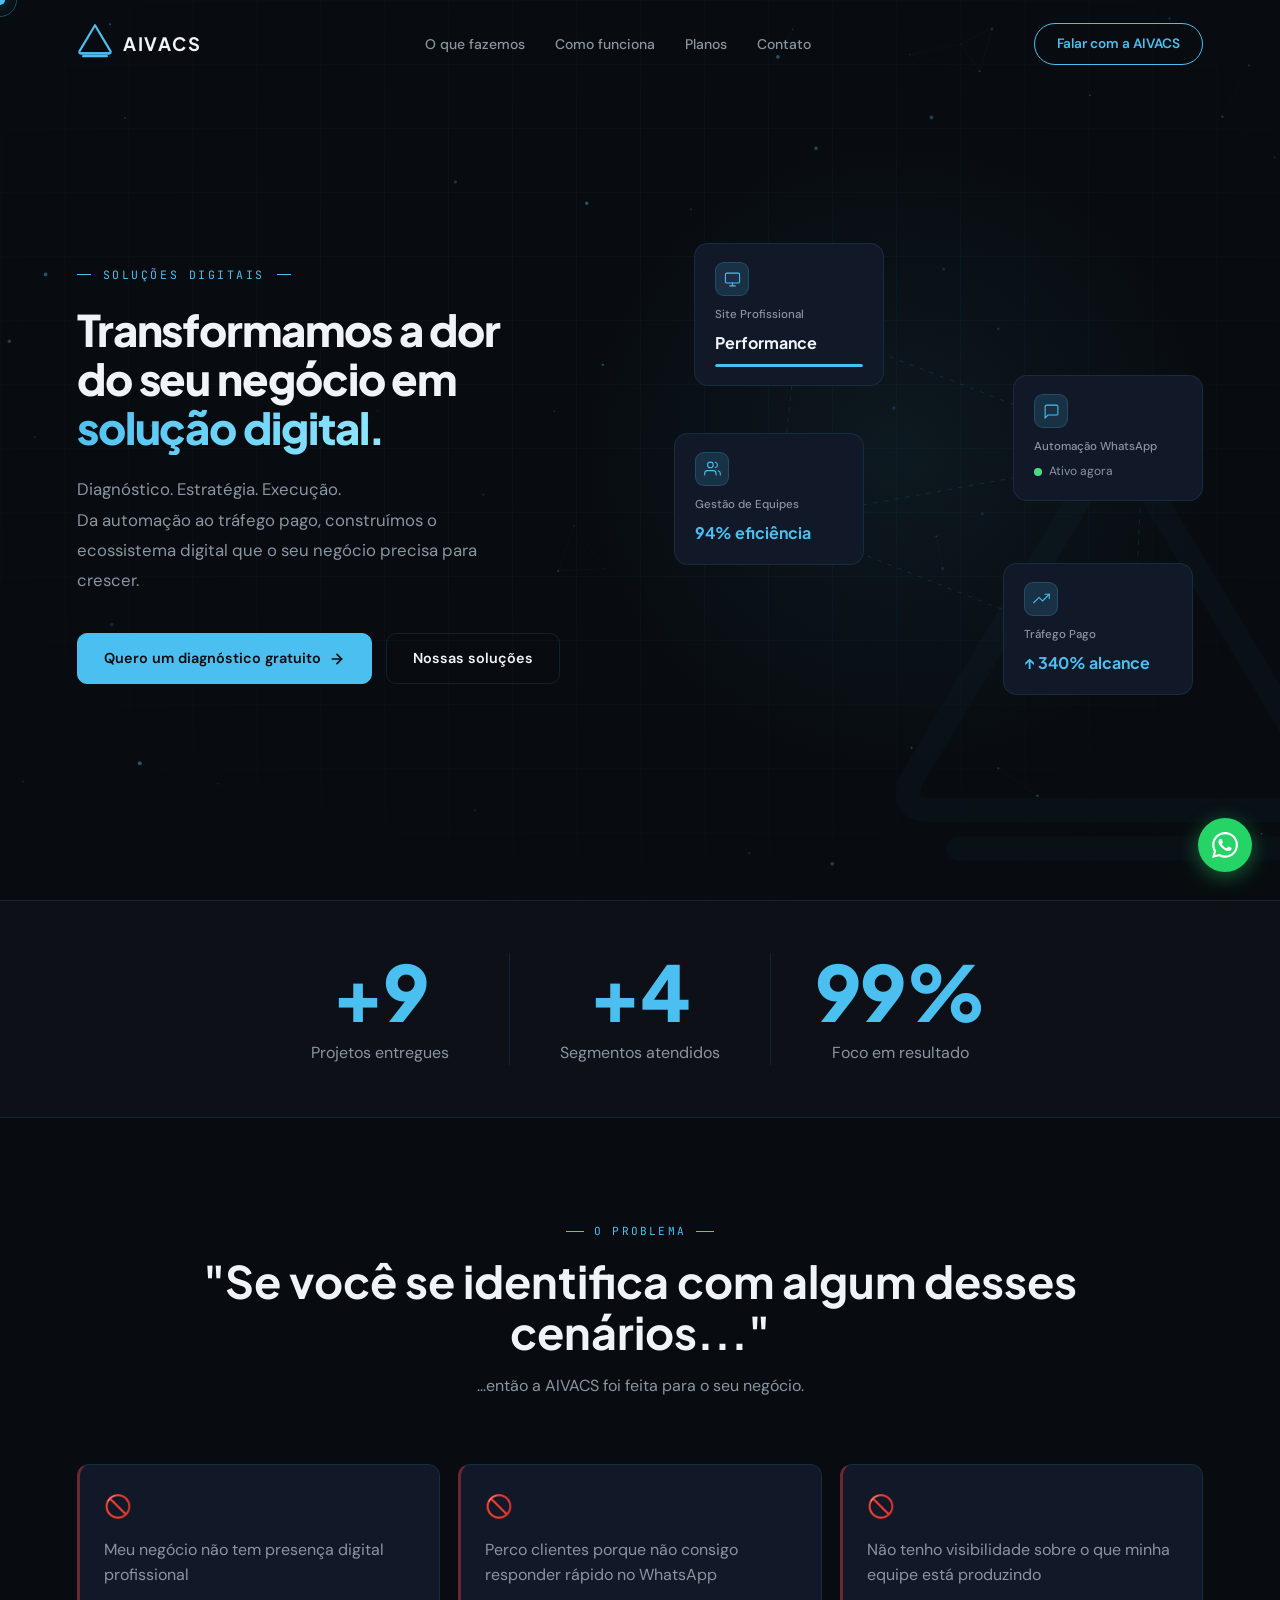
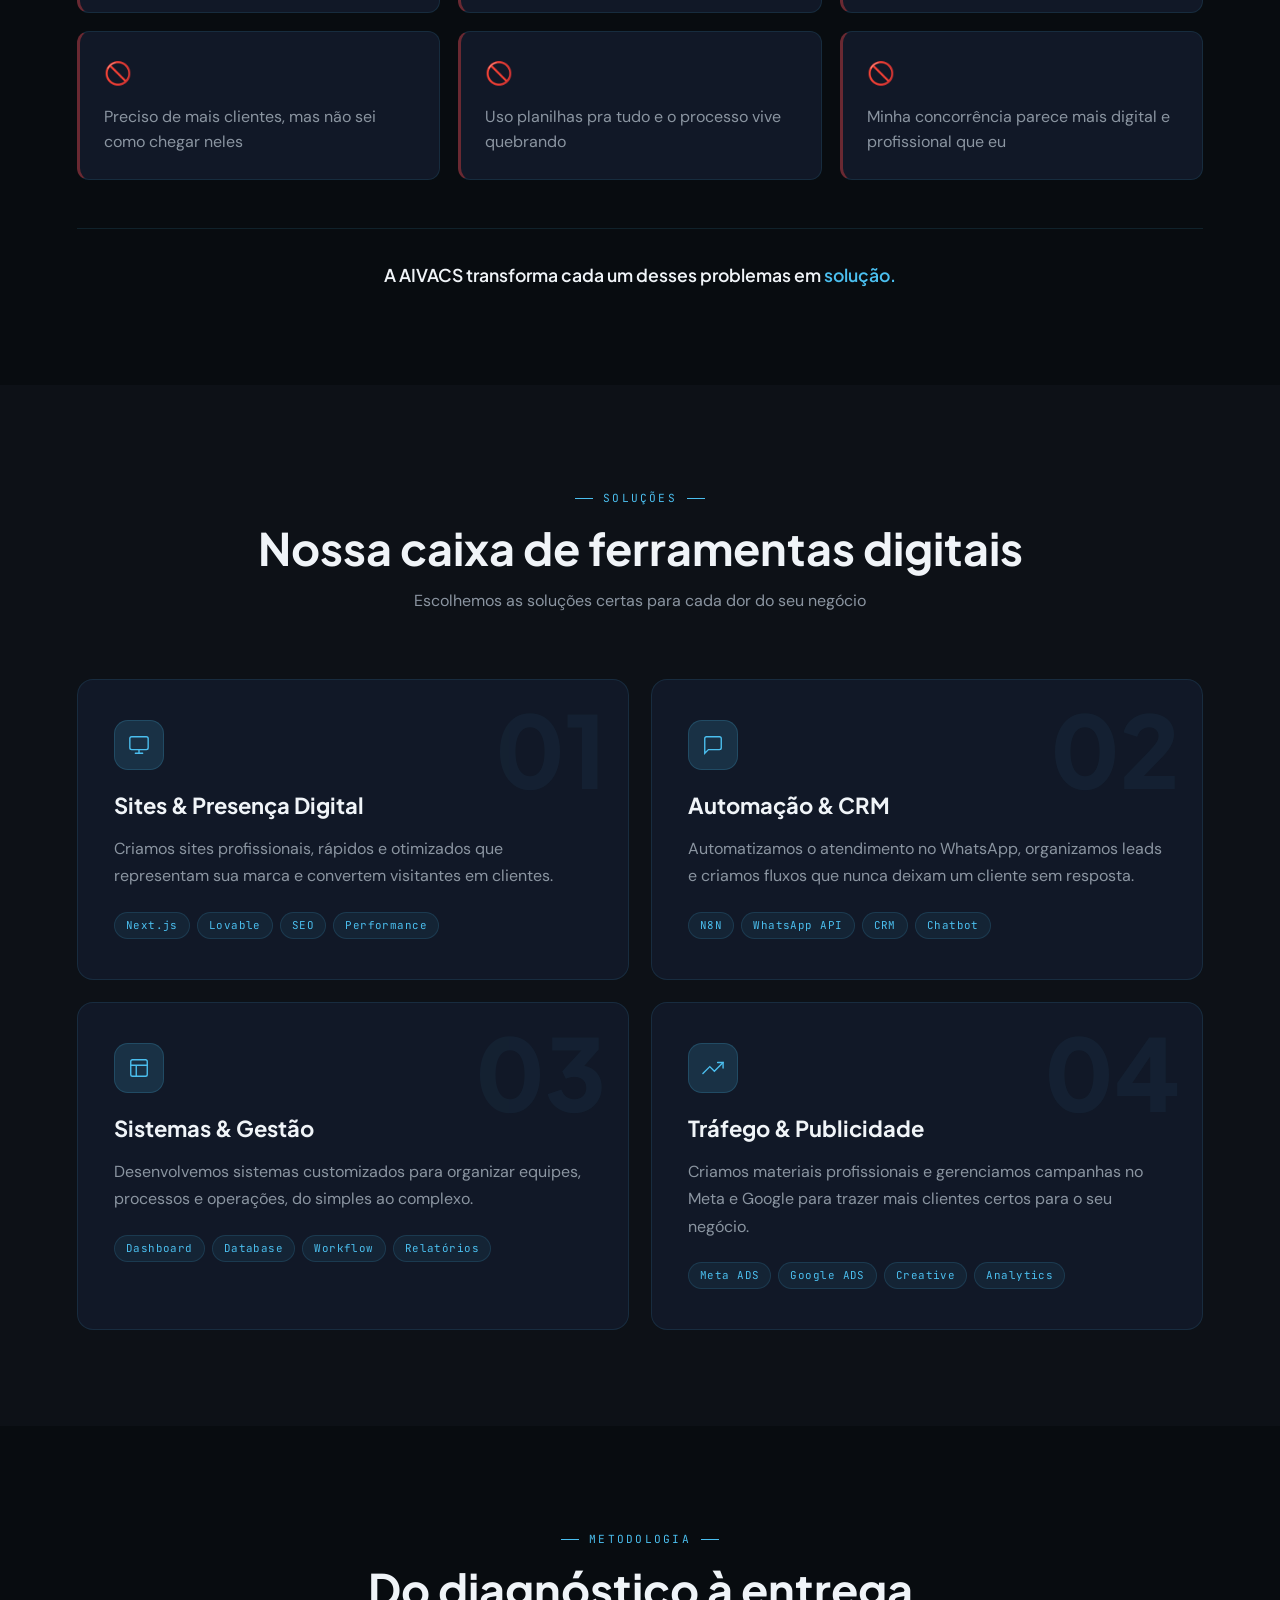
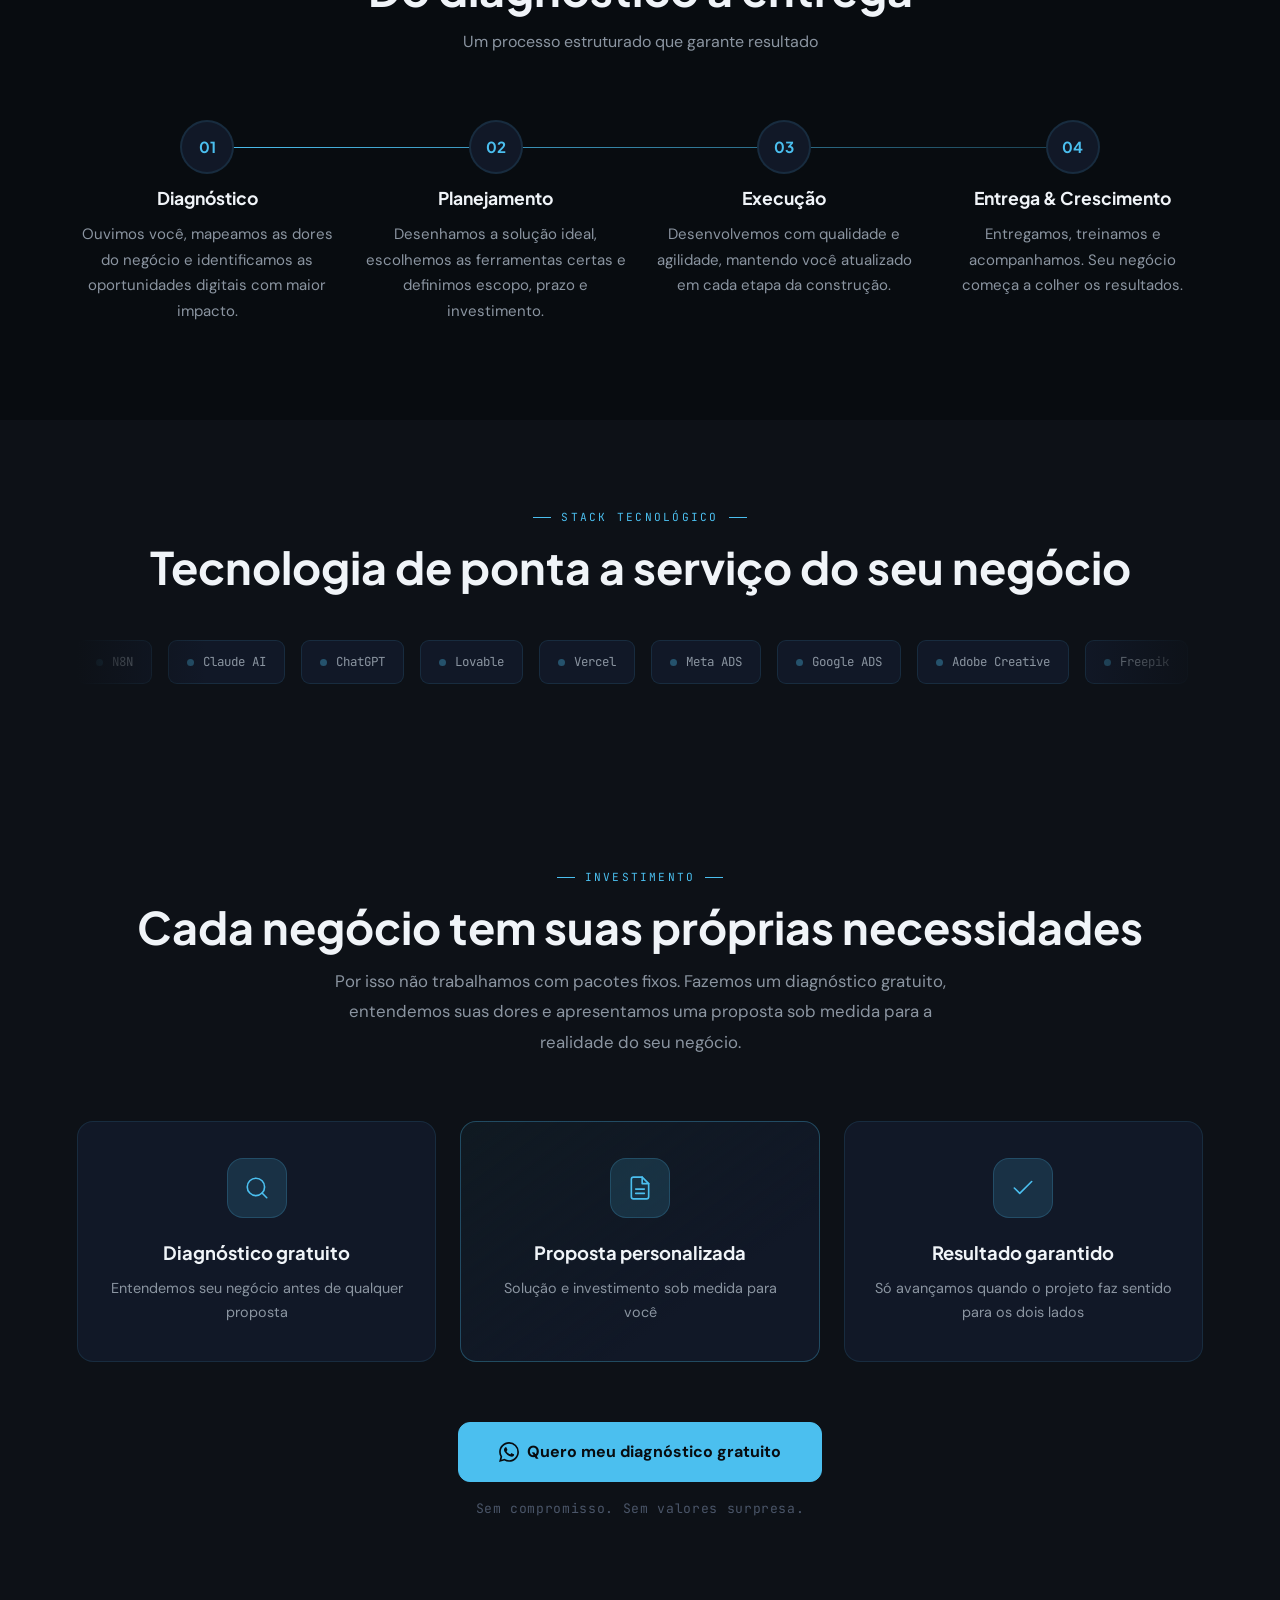
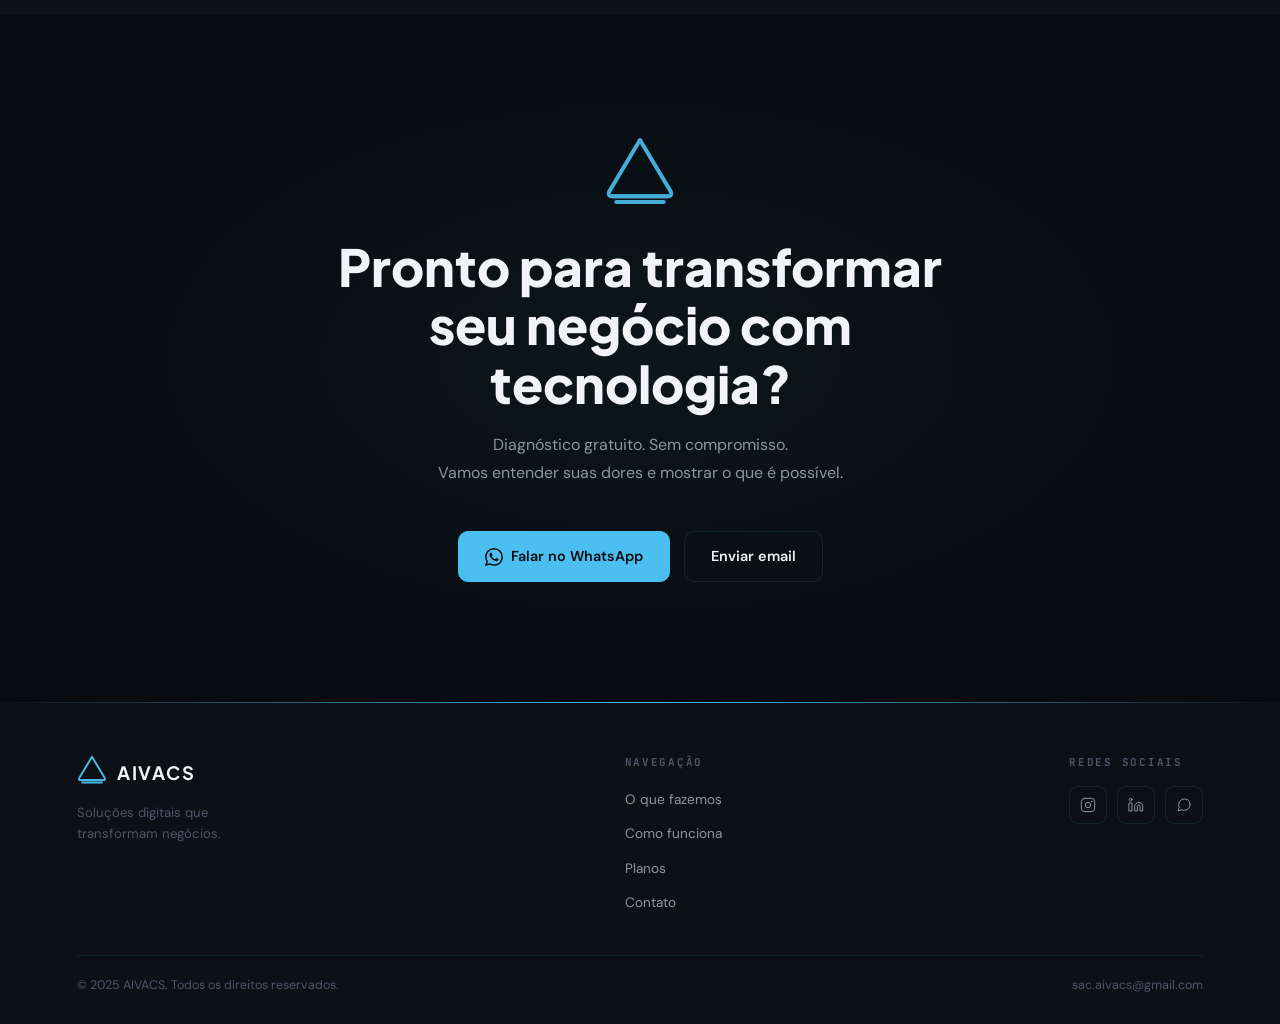
==== commit cad2a64a: "Add SVG favicon — símbolo AIVACS com fundo escuro e cyan" ====
--- a/index.html
+++ b/index.html
@@ -8,6 +8,14 @@
   <meta property="og:title" content="AIVACS — Soluções Digitais">
   <meta property="og:description" content="Transformamos as dores do seu negócio em soluções digitais.">
   <meta property="og:type" content="website">
+
+  <!-- Favicon -->
+  <link rel="icon" type="image/svg+xml" href="assets/favicon.svg">
+  <link rel="shortcut icon" href="assets/favicon.svg">
+  <link rel="apple-touch-icon" href="assets/favicon.svg">
+  <meta name="theme-color" content="#080C10">
+  <meta name="msapplication-TileColor" content="#080C10">
+
   <link rel="preconnect" href="https://fonts.googleapis.com">
   <link rel="preconnect" href="https://fonts.gstatic.com" crossorigin>
   <link href="https://fonts.googleapis.com/css2?family=Plus+Jakarta+Sans:ital,wght@0,300;0,400;0,500;0,600;0,700;0,800&family=DM+Sans:ital,opsz,wght@0,9..40,300;0,9..40,400;0,9..40,500;0,9..40,600;1,9..40,400&family=JetBrains+Mono:wght@400;500&display=swap" rel="stylesheet">
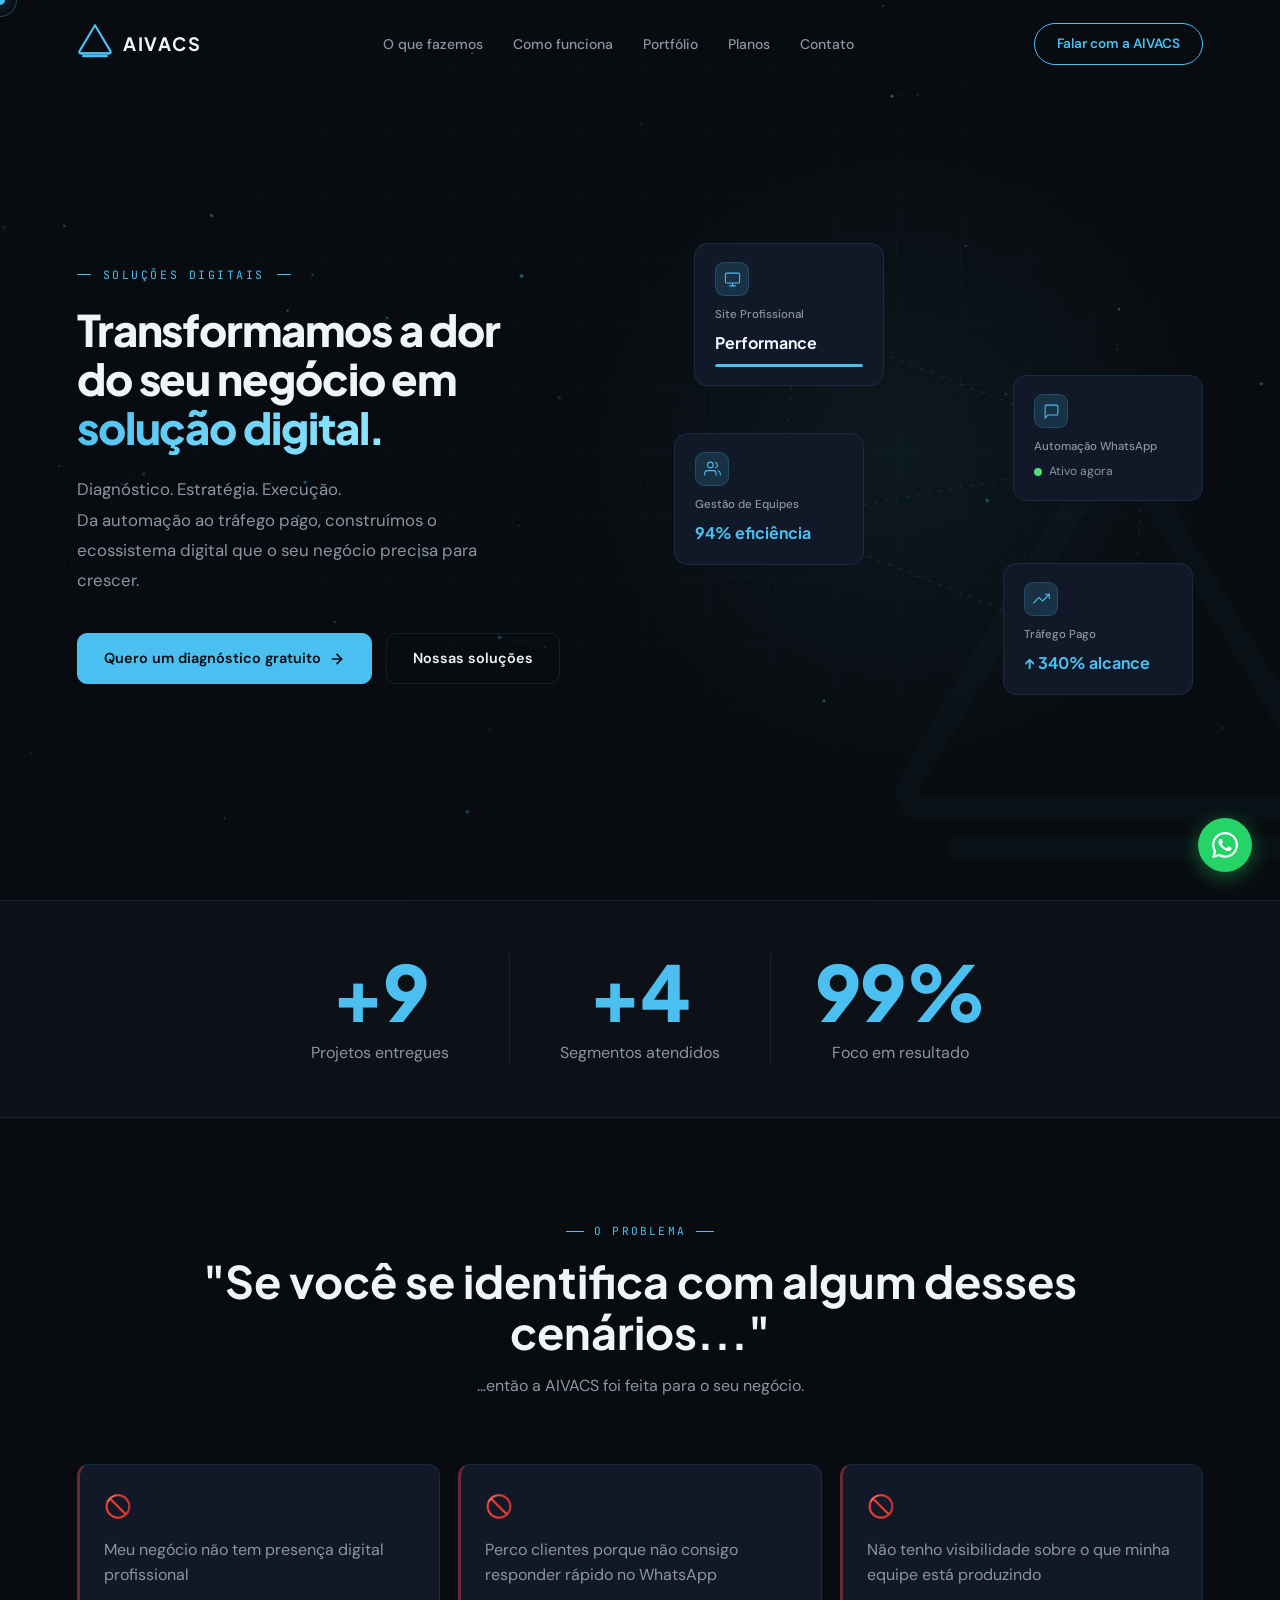
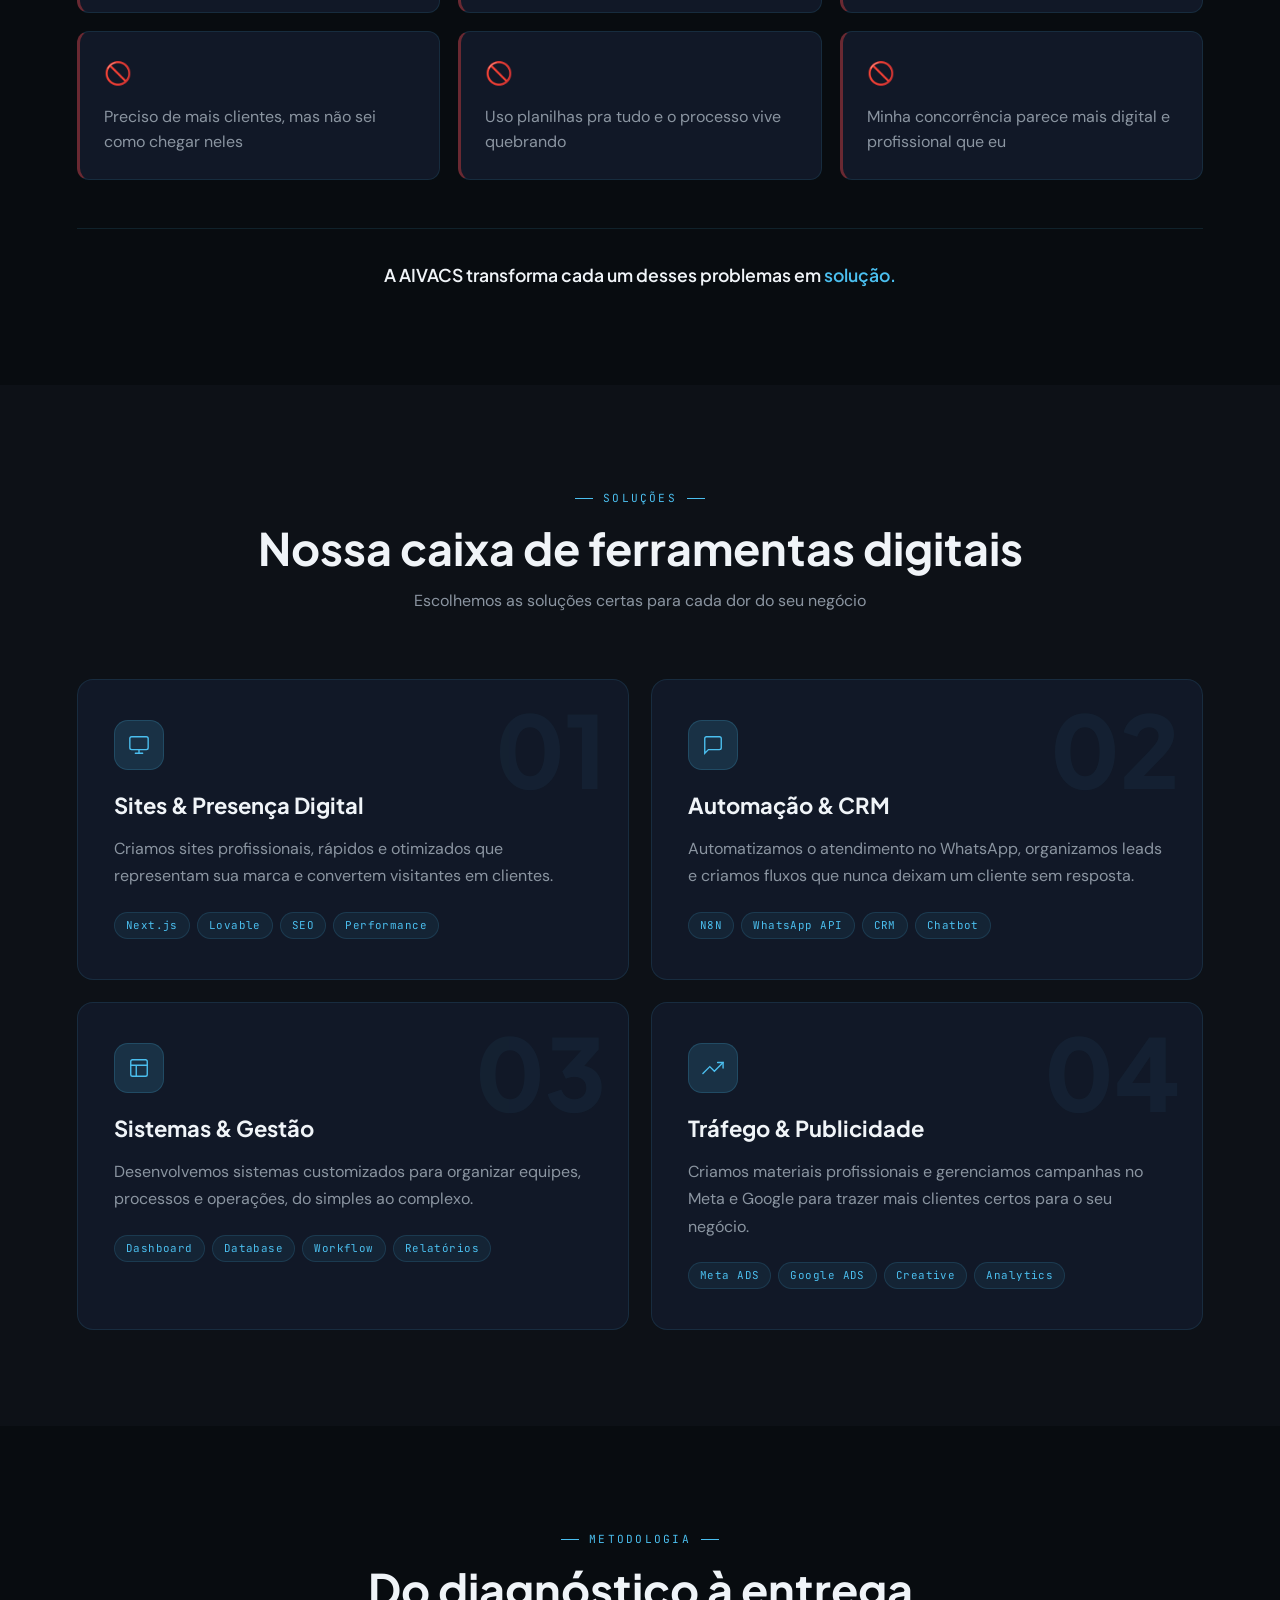
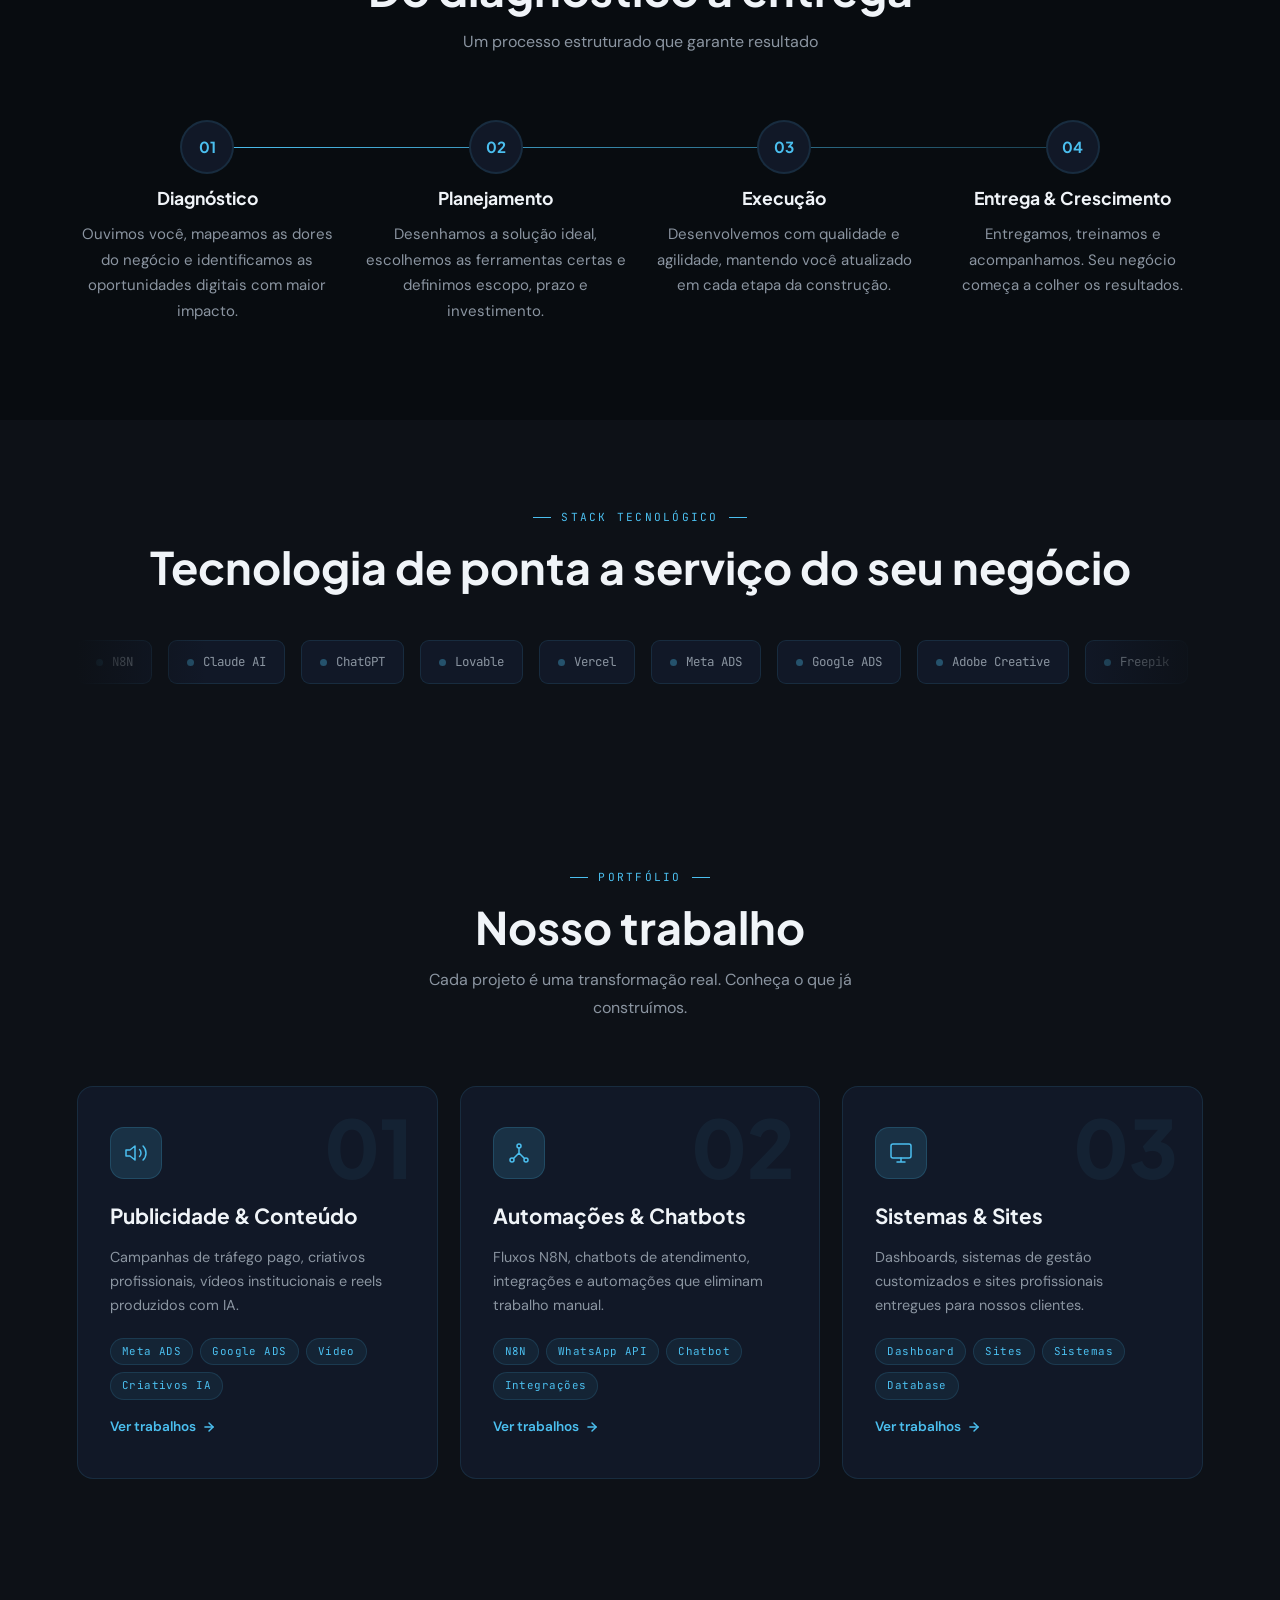
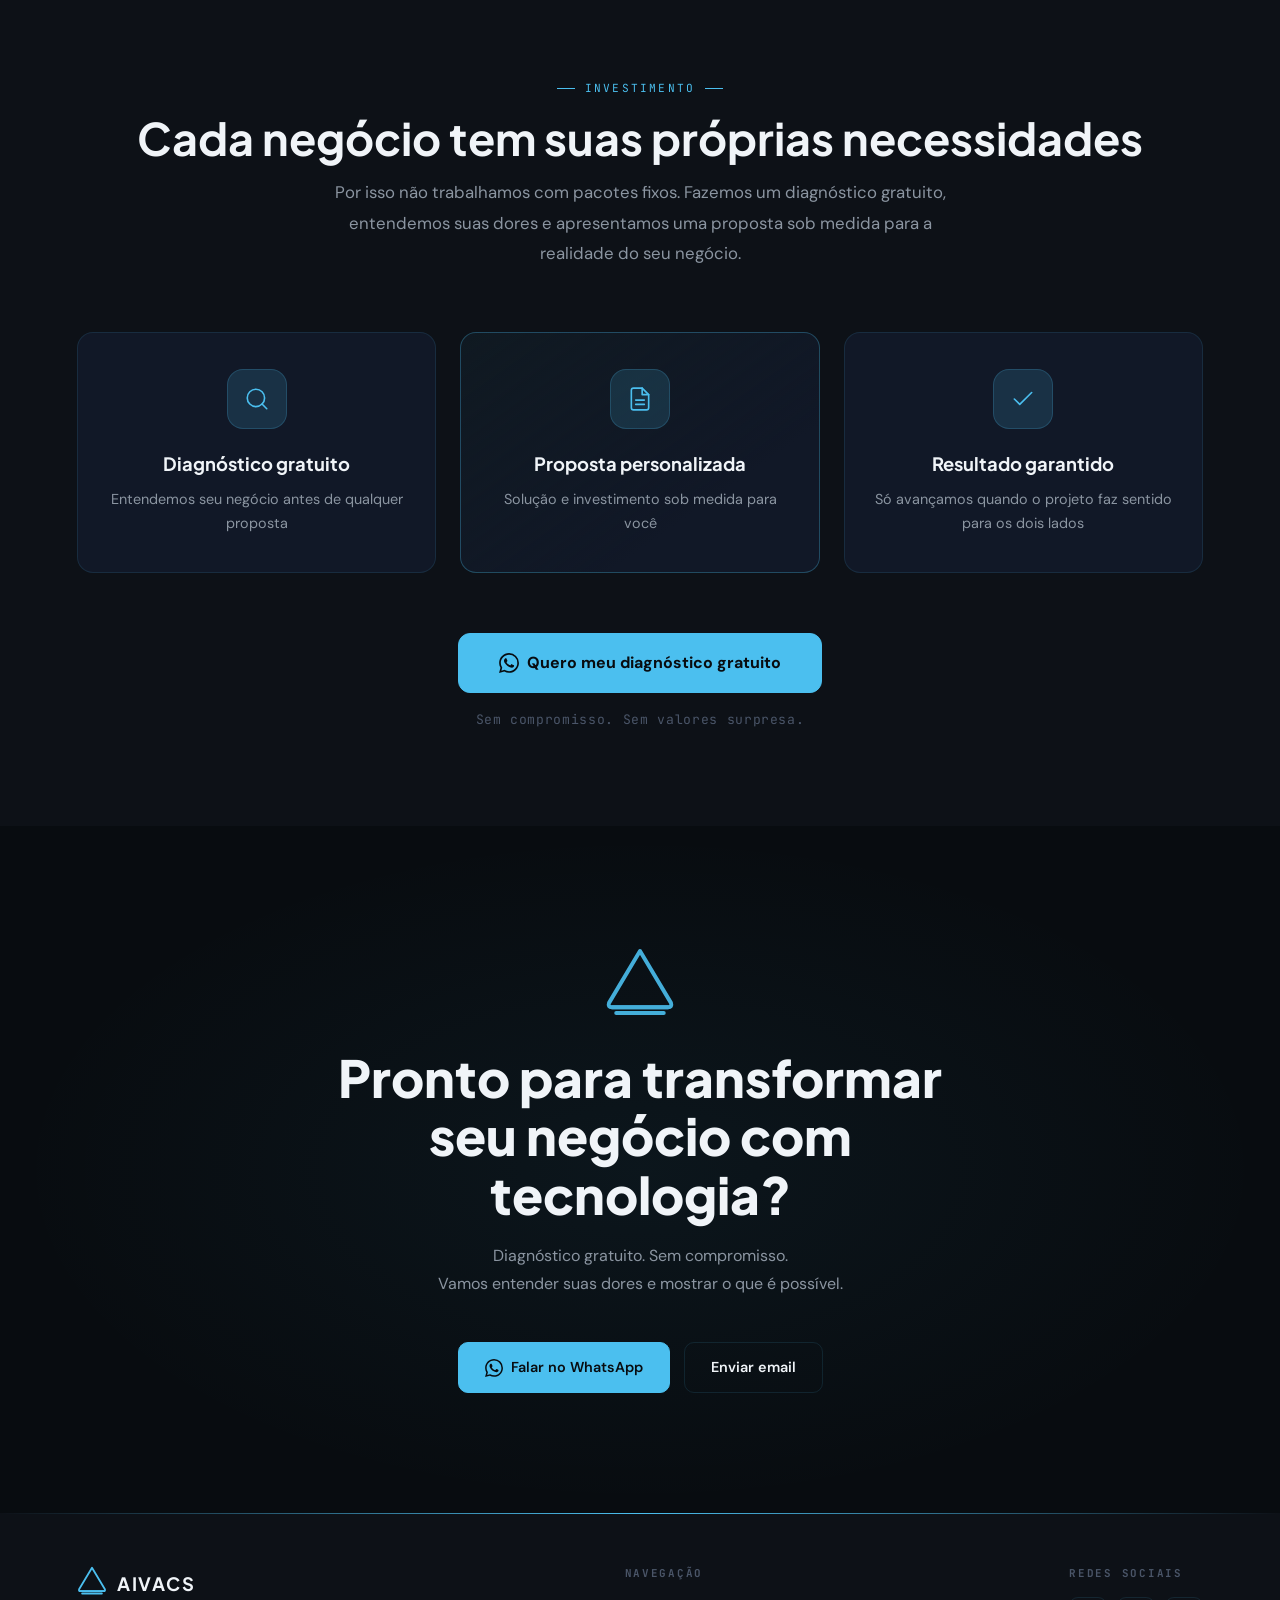
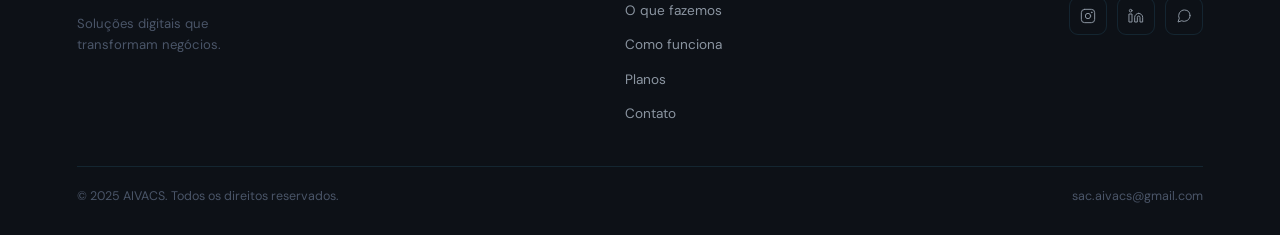
==== commit 8dcd96fd: "Add portfolio section + 3 subpages - Seção 'Nosso Trabalho' na LP com 3 cards linkando para subpágin" ====
--- a/index.html
+++ b/index.html
@@ -52,6 +52,7 @@
   <ul class="nav-links">
     <li><a href="#servicos">O que fazemos</a></li>
     <li><a href="#processo">Como funciona</a></li>
+    <li><a href="#portfolio">Portfólio</a></li>
     <li><a href="#planos">Planos</a></li>
     <li><a href="#cta">Contato</a></li>
   </ul>
@@ -67,6 +68,7 @@
 <div class="mobile-nav" id="mobileNav" aria-hidden="true">
   <a href="#servicos" class="mobile-link">O que fazemos</a>
   <a href="#processo" class="mobile-link">Como funciona</a>
+  <a href="#portfolio" class="mobile-link">Portfólio</a>
   <a href="#planos" class="mobile-link">Planos</a>
   <a href="#cta" class="mobile-link">Contato</a>
   <a href="https://wa.me/5544999030219?text=Ol%C3%A1%2C%20vim%20pelo%20site%20da%20AIVACS%20e%20quero%20saber%20mais%20sobre%20as%20solu%C3%A7%C3%B5es%20digitais." class="btn btn-primary" target="_blank" rel="noopener" style="margin-top:16px;">Falar no WhatsApp</a>
@@ -351,6 +353,85 @@
 
 
 
+<!-- ====== PORTFOLIO ====== -->
+<section id="portfolio">
+  <div class="section-header">
+    <div class="section-tag">PORTFÓLIO</div>
+    <h2 class="section-title reveal-up">Nosso trabalho</h2>
+    <p class="section-subtitle reveal-up" style="transition-delay:.1s">Cada projeto é uma transformação real. Conheça o que já construímos.</p>
+  </div>
+
+  <div class="portfolio-lp-grid stagger">
+
+    <!-- Card 1 — Publicidade & Conteúdo -->
+    <a href="portfolio/publicidade.html" class="portfolio-card">
+      <span class="pf-num" aria-hidden="true">01</span>
+      <div class="pf-icon">
+        <svg viewBox="0 0 24 24" fill="none" stroke="#4BBFEF" stroke-width="1.5" stroke-linecap="round" stroke-linejoin="round" width="24" height="24">
+          <polygon points="11 5 6 9 2 9 2 15 6 15 11 19 11 5"/>
+          <path d="M19.07 4.93a10 10 0 010 14.14M15.54 8.46a5 5 0 010 7.07"/>
+        </svg>
+      </div>
+      <h3 class="pf-title">Publicidade &amp; Conteúdo</h3>
+      <p class="pf-desc">Campanhas de tráfego pago, criativos profissionais, vídeos institucionais e reels produzidos com IA.</p>
+      <div class="tags">
+        <span class="tag">Meta ADS</span><span class="tag">Google ADS</span><span class="tag">Vídeo</span><span class="tag">Criativos IA</span>
+      </div>
+      <div class="pf-cta">
+        Ver trabalhos
+        <svg width="14" height="14" viewBox="0 0 24 24" fill="none" stroke="currentColor" stroke-width="2.5" stroke-linecap="round" stroke-linejoin="round" aria-hidden="true"><path d="M5 12h14"/><path d="M12 5l7 7-7 7"/></svg>
+      </div>
+      <div class="pf-line" aria-hidden="true"></div>
+    </a>
+
+    <!-- Card 2 — Automações & Chatbots -->
+    <a href="portfolio/automacoes.html" class="portfolio-card">
+      <span class="pf-num" aria-hidden="true">02</span>
+      <div class="pf-icon">
+        <svg viewBox="0 0 24 24" fill="none" stroke="#4BBFEF" stroke-width="1.5" stroke-linecap="round" stroke-linejoin="round" width="24" height="24">
+          <circle cx="12" cy="5" r="2"/>
+          <circle cx="5" cy="19" r="2"/>
+          <circle cx="19" cy="19" r="2"/>
+          <path d="M12 7v5m0 0-5.5 5.5M12 12l5.5 5.5"/>
+        </svg>
+      </div>
+      <h3 class="pf-title">Automações &amp; Chatbots</h3>
+      <p class="pf-desc">Fluxos N8N, chatbots de atendimento, integrações e automações que eliminam trabalho manual.</p>
+      <div class="tags">
+        <span class="tag">N8N</span><span class="tag">WhatsApp API</span><span class="tag">Chatbot</span><span class="tag">Integrações</span>
+      </div>
+      <div class="pf-cta">
+        Ver trabalhos
+        <svg width="14" height="14" viewBox="0 0 24 24" fill="none" stroke="currentColor" stroke-width="2.5" stroke-linecap="round" stroke-linejoin="round" aria-hidden="true"><path d="M5 12h14"/><path d="M12 5l7 7-7 7"/></svg>
+      </div>
+      <div class="pf-line" aria-hidden="true"></div>
+    </a>
+
+    <!-- Card 3 — Sistemas & Sites -->
+    <a href="portfolio/sistemas.html" class="portfolio-card">
+      <span class="pf-num" aria-hidden="true">03</span>
+      <div class="pf-icon">
+        <svg viewBox="0 0 24 24" fill="none" stroke="#4BBFEF" stroke-width="1.5" stroke-linecap="round" stroke-linejoin="round" width="24" height="24">
+          <rect x="2" y="3" width="20" height="14" rx="2"/>
+          <path d="M8 21h8M12 17v4"/>
+        </svg>
+      </div>
+      <h3 class="pf-title">Sistemas &amp; Sites</h3>
+      <p class="pf-desc">Dashboards, sistemas de gestão customizados e sites profissionais entregues para nossos clientes.</p>
+      <div class="tags">
+        <span class="tag">Dashboard</span><span class="tag">Sites</span><span class="tag">Sistemas</span><span class="tag">Database</span>
+      </div>
+      <div class="pf-cta">
+        Ver trabalhos
+        <svg width="14" height="14" viewBox="0 0 24 24" fill="none" stroke="currentColor" stroke-width="2.5" stroke-linecap="round" stroke-linejoin="round" aria-hidden="true"><path d="M5 12h14"/><path d="M12 5l7 7-7 7"/></svg>
+      </div>
+      <div class="pf-line" aria-hidden="true"></div>
+    </a>
+
+  </div>
+</section>
+
+
 <!-- ====== INVESTIMENTO ====== -->
 <section id="planos">
   <div class="section-header">
--- a/styles/main.css
+++ b/styles/main.css
@@ -522,6 +522,63 @@
 .tool-item:hover .tool-dot { opacity: 1; }
 
 
+/* ===== PORTFOLIO SECTION (LP) ===== */
+#portfolio { background: var(--bg-secondary); }
+
+.portfolio-lp-grid {
+  display: grid; grid-template-columns: repeat(3,1fr); gap: 22px;
+}
+
+.portfolio-card {
+  background: var(--bg-card);
+  border: 1px solid var(--border);
+  border-radius: 16px;
+  padding: 40px 32px;
+  position: relative; overflow: hidden;
+  cursor: pointer;
+  transition: border-color var(--transition), transform var(--transition), box-shadow var(--transition);
+  text-decoration: none; display: block; color: var(--text-primary);
+}
+.portfolio-card:hover {
+  border-color: var(--border-hover);
+  transform: translateY(-6px);
+  box-shadow: 0 20px 60px rgba(75,191,239,0.08);
+}
+
+.pf-num {
+  position: absolute; top: 20px; right: 24px;
+  font-family: var(--font-display); font-size: 5rem; font-weight: 800;
+  color: var(--accent); opacity: 0.06; line-height: 1;
+  pointer-events: none; user-select: none;
+}
+.pf-icon {
+  width: 52px; height: 52px;
+  background: var(--accent-glow);
+  border: 1px solid rgba(75,191,239,0.18);
+  border-radius: 14px;
+  display: flex; align-items: center; justify-content: center;
+  margin-bottom: 20px;
+}
+.pf-title { font-family: var(--font-display); font-size: 1.3rem; font-weight: 700; margin-bottom: 12px; }
+.pf-desc  { font-size: 0.9rem; color: var(--text-secondary); line-height: 1.7; margin-bottom: 20px; }
+
+.pf-cta {
+  display: inline-flex; align-items: center; gap: 6px;
+  font-size: 0.85rem; font-weight: 600; color: var(--accent);
+  margin-top: 16px;
+  transition: gap var(--transition);
+}
+.portfolio-card:hover .pf-cta { gap: 10px; }
+
+/* Bottom accent line — grows on hover */
+.pf-line {
+  position: absolute; bottom: 0; left: 0;
+  height: 2px; width: 0;
+  background: linear-gradient(90deg, var(--accent), transparent);
+  transition: width 0.4s ease;
+}
+.portfolio-card:hover .pf-line { width: 100%; }
+
 /* ===== INVESTIMENTO (substituiu Pricing) ===== */
 #planos { background: var(--bg-secondary); }
 
@@ -643,6 +700,7 @@
   .services-grid { grid-template-columns: 1fr; }
   .steps-container { grid-template-columns: repeat(2,1fr); }
   .steps-line { display: none; }
+  .portfolio-lp-grid { grid-template-columns: 1fr; }
   .invest-pillars { grid-template-columns: 1fr; max-width: 440px; margin: 0 auto 60px; }
 }
 @media (max-width: 768px) {
